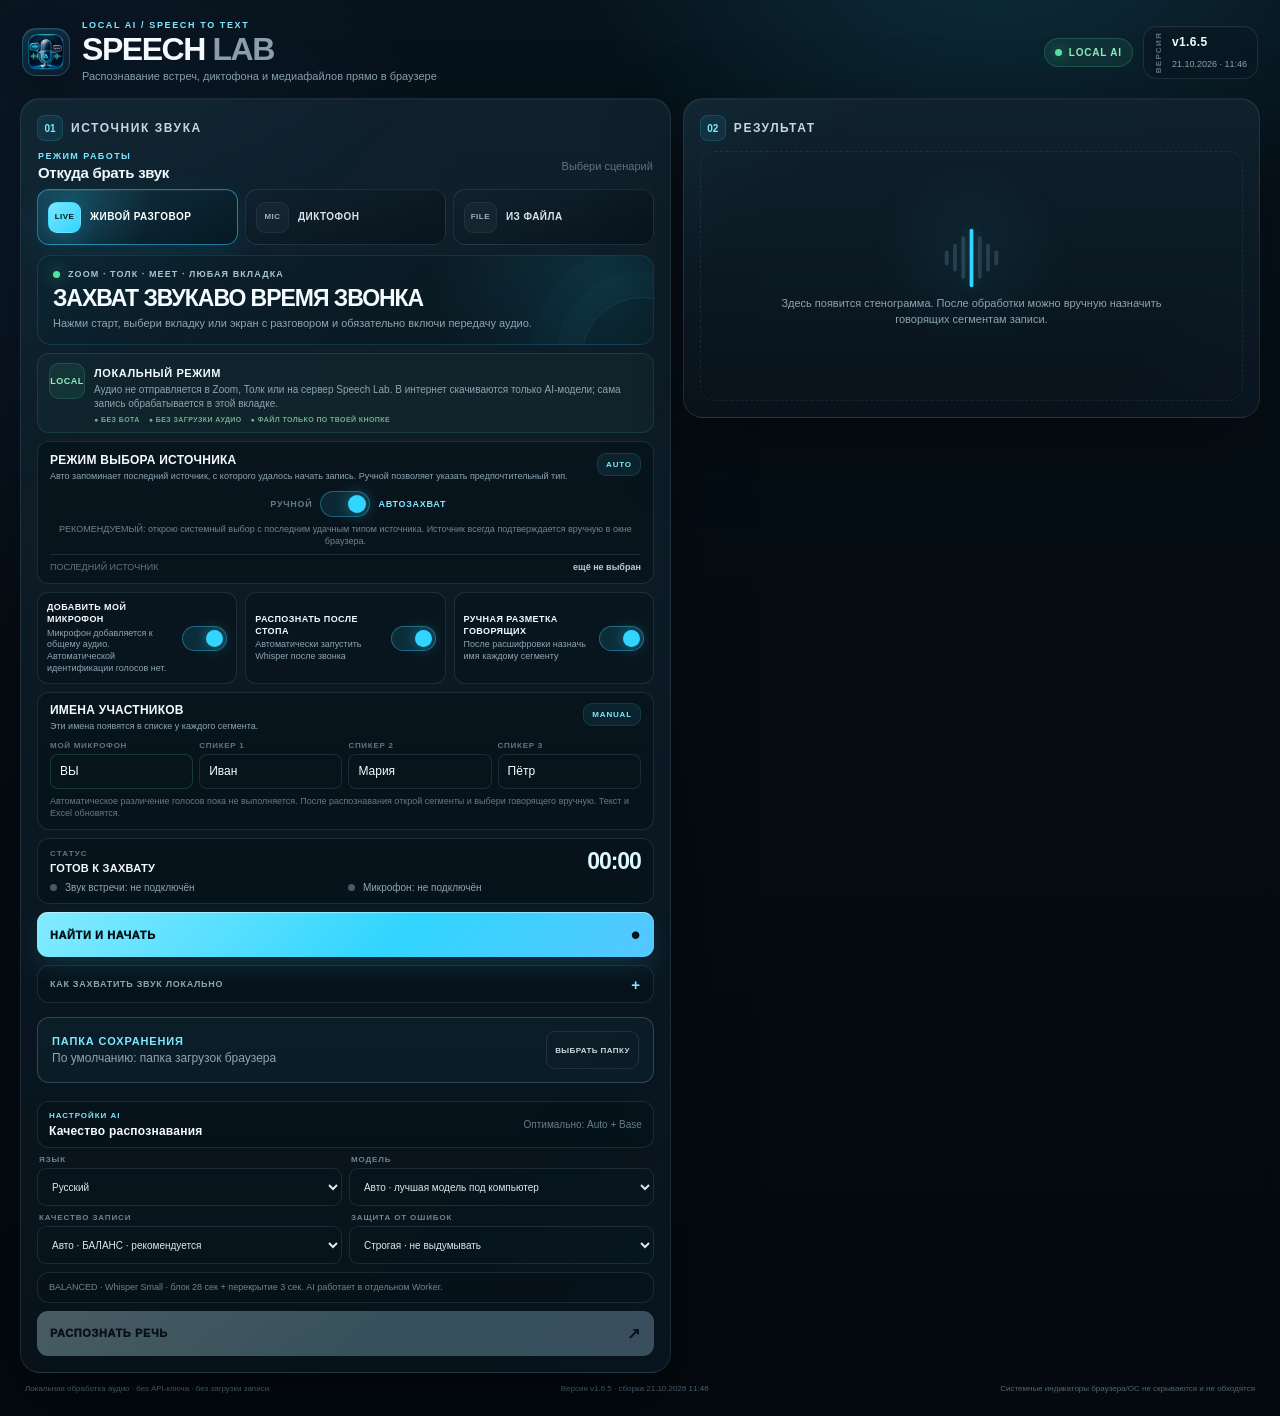
==== index.html @ 42897cc6 "ui(sound): align dictaphone controls and folder picker (index.html)" ====
<!doctype html>
<html lang="ru">
<head>
  <meta charset="utf-8" />
  <meta name="viewport" content="width=device-width, initial-scale=1" />
  <meta name="theme-color" content="#0b0d10" />
  <title>Speech Lab — распознавание речи</title>
  <link rel="icon" href="./favicon.ico" sizes="any" />
  <link rel="icon" type="image/png" sizes="32x32" href="./favicon-32.png" />
  <link rel="icon" type="image/png" sizes="192x192" href="./favicon-192.png" />
  <link rel="apple-touch-icon" sizes="180x180" href="./apple-touch-icon.png" />
  <link rel="manifest" href="./site.webmanifest" />
  <link rel="preconnect" href="https://cdn.jsdelivr.net" crossorigin />
  <link rel="preconnect" href="https://cdn.sheetjs.com" crossorigin />
  <link rel="preconnect" href="https://huggingface.co" crossorigin />
  <link rel="stylesheet" href="./styles.css?build=dictaphone-toolbar-20261021-01" />
</head>
<body>
  <main class="shell">
    <header class="topbar">
      <div class="brand-block">
        <div class="brand-mark" aria-hidden="true"><img src="./favicon-192.png" alt="" /></div>
        <div>
          <div class="eyebrow">LOCAL AI / SPEECH TO TEXT</div>
          <h1>SPEECH <span>LAB</span></h1>
          <p class="topbar-subtitle">Распознавание встреч, диктофона и медиафайлов прямо в браузере</p>
        </div>
      </div>
      <div class="topbar-meta">
        <div class="badge">LOCAL AI</div>
        <div class="build-badge" id="buildBadge" aria-label="Версия приложения">
          <span>ВЕРСИЯ</span>
          <strong id="appVersion">v1.6.5</strong>
          <small id="appBuildTime">21.10.2026 · 11:46</small>
        </div>
      </div>
    </header>

    <section class="grid">
      <div class="panel input-panel">
        <div class="panel-head">
          <span>01</span>
          <h2>ИСТОЧНИК ЗВУКА</h2>
        </div>

        <div class="mode-menu-head">
          <div>
            <span>РЕЖИМ РАБОТЫ</span>
            <strong>Откуда брать звук</strong>
          </div>
          <small>Выбери сценарий</small>
        </div>

        <div class="mode-tabs" role="tablist" aria-label="Режим распознавания">
          <button class="mode-tab active" id="liveModeBtn" type="button" data-mode="live" role="tab" aria-selected="true">ЖИВОЙ РАЗГОВОР</button>
          <button class="mode-tab" id="dictaphoneModeBtn" type="button" data-mode="dictaphone" role="tab" aria-selected="false">ДИКТОФОН</button>
          <button class="mode-tab" id="fileModeBtn" type="button" data-mode="file" role="tab" aria-selected="false">ИЗ ФАЙЛА</button>
        </div>

        <section class="mode-section" id="liveMode">
          <div class="live-hero">
            <div class="live-kicker"><span class="live-dot"></span> ZOOM · ТОЛК · MEET · ЛЮБАЯ ВКЛАДКА</div>
            <h3>ЗАХВАТ ЗВУКА<br>ВО ВРЕМЯ ЗВОНКА</h3>
            <p>Нажми старт, выбери вкладку или экран с разговором и обязательно включи передачу аудио.</p>
          </div>

          <div class="privacy-card">
            <div class="privacy-icon">LOCAL</div>
            <div>
              <strong>ЛОКАЛЬНЫЙ РЕЖИМ</strong>
              <p>Аудио не отправляется в Zoom, Толк или на сервер Speech Lab. В интернет скачиваются только AI-модели; сама запись обрабатывается в этой вкладке.</p>
              <div class="privacy-points">
                <span>● БЕЗ БОТА</span>
                <span>● БЕЗ ЗАГРУЗКИ АУДИО</span>
                <span>● ФАЙЛ ТОЛЬКО ПО ТВОЕЙ КНОПКЕ</span>
              </div>
            </div>
          </div>

          <div class="capture-source-mode" id="captureSourceMode">
            <div class="capture-source-mode-head">
              <div>
                <strong>РЕЖИМ ВЫБОРА ИСТОЧНИКА</strong>
                <small>Авто запоминает последний источник, с которого удалось начать запись. Ручной позволяет указать предпочтительный тип.</small>
              </div>
              <span class="capture-mode-badge" id="captureModeBadge">AUTO</span>
            </div>

            <label class="capture-mode-switch" for="autoCaptureToggle">
              <span id="manualModeLabel">РУЧНОЙ</span>
              <input id="autoCaptureToggle" type="checkbox" checked />
              <i aria-hidden="true"></i>
              <span id="autoModeLabel">АВТОЗАХВАТ</span>
            </label>

            <div class="capture-mode-hint" id="captureModeHint">
              АВТО: предложу подходящий тип источника и сразу начну запись после подтверждения браузера.
            </div>

            <label class="manual-source hidden" id="manualSourceWrap">
              <span>ЧТО ПРЕДЛОЖИТЬ ПЕРВЫМ</span>
              <select id="manualSourceSelect">
                <option value="browser">Вкладка браузера — Zoom Web / Толк / Meet</option>
                <option value="window">Окно приложения — Zoom Desktop</option>
                <option value="monitor">Экран целиком</option>
              </select>
            </label>

            <div class="last-source" id="lastSourceRow">
              <span>ПОСЛЕДНИЙ ИСТОЧНИК</span>
              <strong id="lastSourceText">ещё не выбран</strong>
            </div>
          </div>

          <div class="capture-options">
            <label class="switch-row">
              <span>
                <strong>ДОБАВИТЬ МОЙ МИКРОФОН</strong>
                <small>Микрофон добавляется к общему аудио. Автоматической идентификации голосов нет.</small>
              </span>
              <input id="micToggle" type="checkbox" checked />
              <i></i>
            </label>

            <label class="switch-row">
              <span>
                <strong>РАСПОЗНАТЬ ПОСЛЕ СТОПА</strong>
                <small>Автоматически запустить Whisper после звонка</small>
              </span>
              <input id="autoTranscribeToggle" type="checkbox" checked />
              <i></i>
            </label>

            <label class="switch-row speaker-switch">
              <span>
                <strong>РУЧНАЯ РАЗМЕТКА ГОВОРЯЩИХ</strong>
                <small>После расшифровки назначь имя каждому сегменту</small>
              </span>
              <input id="speakerLabelsToggle" type="checkbox" checked />
              <i></i>
            </label>
          </div>

          <div class="speaker-config" id="speakerConfig">
            <div class="speaker-config-head">
              <div>
                <strong>ИМЕНА УЧАСТНИКОВ</strong>
                <small>Эти имена появятся в списке у каждого сегмента.</small>
              </div>
              <span>MANUAL</span>
            </div>
            <div class="speaker-name-grid">
              <label class="speaker-name you-name">
                <span>МОЙ МИКРОФОН</span>
                <input id="mySpeakerName" type="text" value="ВЫ" maxlength="32" autocomplete="off" />
              </label>
              <label class="speaker-name">
                <span>СПИКЕР 1</span>
                <input id="speakerName1" type="text" value="Иван" maxlength="32" autocomplete="off" />
              </label>
              <label class="speaker-name">
                <span>СПИКЕР 2</span>
                <input id="speakerName2" type="text" value="Мария" maxlength="32" autocomplete="off" />
              </label>
              <label class="speaker-name">
                <span>СПИКЕР 3</span>
                <input id="speakerName3" type="text" value="Пётр" maxlength="32" autocomplete="off" />
              </label>
            </div>
            <p class="speaker-config-note">Автоматическое различение голосов пока не выполняется. После распознавания открой сегменты и выбери говорящего вручную. Текст и Excel обновятся.</p>
          </div>

          <div class="capture-status idle" id="captureStatus">
            <div class="capture-status-main">
              <div>
                <span class="capture-label">СТАТУС</span>
                <strong id="captureStatusText">ГОТОВ К ЗАХВАТУ</strong>
              </div>
              <div class="record-timer" id="recordTimer">00:00</div>
            </div>
            <div class="source-statuses">
              <div><span class="source-indicator" id="systemIndicator"></span><span id="systemStatus">Звук встречи: не подключён</span></div>
              <div><span class="source-indicator" id="micIndicator"></span><span id="micStatus">Микрофон: не подключён</span></div>
            </div>
          </div>

          <div class="capture-diagnostic hidden" id="captureDiagnostic" role="alert">
            <div>
              <strong id="captureDiagnosticTitle">ПРОВЕРКА ИСТОЧНИКА</strong>
              <p id="captureDiagnosticText">Проверь выбор вкладки и разрешение на аудио.</p>
            </div>
            <div class="capture-diagnostic-actions">
              <button class="diagnostic-btn" id="retryTabCaptureBtn" type="button">ПОВТОРИТЬ: ВКЛАДКА СО ЗВУКОМ</button>
              <button class="diagnostic-btn secondary" id="testMicBtn" type="button">ПРОВЕРИТЬ МИКРОФОН</button>
            </div>
          </div>

          <div class="capture-actions">
            <button class="primary-btn" id="startCaptureBtn" type="button">
              <span id="startCaptureBtnText">НАЙТИ И НАЧАТЬ</span>
              <span class="arrow">●</span>
            </button>
            <button class="danger-btn hidden" id="stopCaptureBtn" type="button">
              <span>ОСТАНОВИТЬ И СОХРАНИТЬ</span>
              <span>■</span>
            </button>
          </div>

          <details class="capture-help">
            <summary>КАК ЗАХВАТИТЬ ЗВУК ЛОКАЛЬНО</summary>
            <ol>
              <li>Открой Zoom / Толк / встречу и вернись сюда.</li>
              <li>Выбери «Автозахват» или «Ручной».</li>
              <li>Нажми «Найти и начать» / «Выбрать и начать».</li>
              <li>Подтверди источник в системном окне браузера. Это обязательная защита браузера.</li>
              <li>В окне браузера включи «Поделиться аудио» / «Share audio».</li>
              <li>После распознавания открой сегменты и назначь говорящих вручную (если включена разметка).</li>
              <li>Проверь таймкоды и текст. Автоматического разделения голосов пока нет.</li>
            </ol>
          </details>
        </section>


        <section class="mode-section hidden" id="dictaphoneMode">
          <div class="live-hero dictaphone-hero">
            <div class="live-kicker"><span class="live-dot"></span> МИКРОФОН · ЛОКАЛЬНАЯ ЗАПИСЬ</div>
            <h3>ДИКТОФОН<br>С РАСПОЗНАВАНИЕМ</h3>
            <p>Записывает речь с микрофона в браузере. После остановки запись можно прослушать, скачать и сразу перевести в текст.</p>
          </div>

          <div class="privacy-card">
            <div class="privacy-icon">MIC</div>
            <div>
              <strong>ЗАПИСЬ ТОЛЬКО С МИКРОФОНА</strong>
              <p>Аудио хранится локально в памяти страницы. Оно не отправляется на сервер Speech Lab.</p>
              <div class="privacy-points">
                <span>● ЛОКАЛЬНО</span>
                <span>● БЕЗ API-КЛЮЧА</span>
                <span>● АВТОРАСПОЗНАВАНИЕ</span>
              </div>
            </div>
          </div>

          <div class="capture-options">
            <label class="switch-row">
              <span>
                <strong>РАСПОЗНАТЬ ПОСЛЕ СТОПА</strong>
                <small>После завершения диктофона автоматически запустить Whisper</small>
              </span>
              <input id="dictaphoneAutoTranscribeToggle" type="checkbox" checked />
              <i></i>
            </label>
          </div>

          <div class="capture-status idle" id="dictaphoneStatus">
            <div class="capture-status-main">
              <div>
                <span class="capture-label">ДИКТОФОН</span>
                <strong id="dictaphoneStatusText">ГОТОВ К ЗАПИСИ</strong>
              </div>
              <div class="record-timer" id="dictaphoneTimer">00:00</div>
            </div>
            <div class="source-statuses">
              <div><span class="source-indicator" id="dictaphoneMicIndicator"></span><span id="dictaphoneMicStatus">Микрофон: не подключён</span></div>
            </div>
          </div>

          <div class="dictaphone-toolbar" id="dictaphoneToolbar">
            <div class="capture-actions">
              <button class="primary-btn" id="startDictaphoneBtn" type="button">
                <span>НАЧАТЬ ЗАПИСЬ</span>
                <span class="arrow">●</span>
              </button>
              <button class="danger-btn hidden" id="stopDictaphoneBtn" type="button">
                <span>ОСТАНОВИТЬ</span>
                <span>■</span>
              </button>
            </div>

            <details class="capture-help">
              <summary>КАК ИСПОЛЬЗОВАТЬ</summary>
              <ol>
                <li>Разреши браузеру доступ к микрофону.</li>
                <li>Нажми «Начать запись» и говори.</li>
                <li>Нажми «Остановить».</li>
                <li>При включённом авто-режиме Whisper сразу создаст текст.</li>
              </ol>
            </details>
            <div class="dictaphone-folder-slot" id="dictaphoneSaveFolderSlot"></div>
          </div>
        </section>

        <section class="mode-section hidden" id="fileMode">
          <label class="dropzone" id="dropzone" for="fileInput">
            <input
              id="fileInput"
              type="file"
              accept="audio/*,video/*,.mp3,.wav,.m4a,.aac,.ogg,.webm,.mp4"
            />
            <div class="drop-icon">＋</div>
            <strong>ПЕРЕТАЩИ ФАЙЛ СЮДА</strong>
            <span>или нажми, чтобы выбрать</span>
            <small>MP3 · WAV · M4A · OGG · WEBM*</small>
          </label>
        </section>

        <div class="file-card hidden" id="fileCard">
          <div>
            <div class="file-label" id="fileLabel">ФАЙЛ</div>
            <div class="file-name" id="fileName">—</div>
            <div class="file-meta" id="fileMeta">—</div>
          </div>
          <button class="icon-btn" id="removeFileBtn" type="button" aria-label="Удалить файл">×</button>
        </div>

        <audio id="audioPreview" class="audio-preview hidden" controls></audio>
        <button class="secondary-btn recording-download hidden" id="downloadAudioBtn" type="button">СКАЧАТЬ АУДИОЗАПИСЬ</button>

        <div class="settings-head">
          <div>
            <span>НАСТРОЙКИ AI</span>
            <strong>Качество распознавания</strong>
          </div>
          <small>Оптимально: Auto + Base</small>
        </div>

        <div class="settings">
          <label>
            <span>ЯЗЫК</span>
            <select id="languageSelect">
              <option value="auto">Определить автоматически</option>
              <option value="russian" selected>Русский</option>
              <option value="english">English</option>
            </select>
          </label>

          <label>
            <span>МОДЕЛЬ</span>
            <select id="modelSelect">
              <option value="auto" selected>Авто · лучшая модель под компьютер</option>
              <option value="onnx-community/whisper-large-v3-turbo">Whisper Large-v3-Turbo · максимум качества / WebGPU</option>
              <option value="onnx-community/whisper-small">Whisper Small · высокое качество</option>
              <option value="onnx-community/whisper-base">Whisper Base · баланс на CPU</option>
              <option value="onnx-community/whisper-tiny">Whisper Tiny · только скорость</option>
            </select>
          </label>

          <label>
            <span>КАЧЕСТВО ЗАПИСИ</span>
            <select id="qualitySelect">
              <option value="auto" selected>Авто · БАЛАНС · рекомендуется</option>
              <option value="balanced">БАЛАНС · Small на GPU / Base на CPU</option>
              <option value="accurate">ТОЧНО · Large-v3-Turbo на GPU</option>
              <option value="max">МАКСИМУМ · Turbo + повторная проверка</option>
              <option value="noisy">ШУМ · старая / плохая запись</option>
              <option value="fast">БЫСТРО · Tiny · только черновик</option>
            </select>
          </label>

          <label>
            <span>ЗАЩИТА ОТ ОШИБОК</span>
            <select id="cleanupSelect">
              <option value="strict" selected>Строгая · не выдумывать</option>
              <option value="standard">Обычная · чистить повторы</option>
              <option value="off">Выключена</option>
            </select>
          </label>
        </div>

        <div class="engine-hint" id="engineHint">АВТО · на WebGPU используется Whisper Small, а режимы ТОЧНО/МАКСИМУМ переключаются на Large-v3-Turbo. На CPU используется безопасный Base fallback.</div>

        <button class="primary-btn" id="transcribeBtn" type="button" disabled>
          <span id="transcribeBtnText">РАСПОЗНАТЬ РЕЧЬ</span>
          <span class="arrow">↗</span>
        </button>

        <div class="progress-wrap hidden" id="progressWrap">
          <div class="progress-line">
            <span id="statusText">Подготовка…</span>
            <span id="progressValue">0%</span>
          </div>
          <div class="progress-track"><div class="progress-bar" id="progressBar"></div></div>
          <div class="status-note" id="statusNote"></div>
        </div>
      </div>

      <div class="panel output-panel">
        <div class="panel-head">
          <span>02</span>
          <h2>РЕЗУЛЬТАТ</h2>
        </div>

        <div class="result-empty" id="resultEmpty">
          <div class="signal" aria-hidden="true">
            <i></i><i></i><i></i><i></i><i></i><i></i><i></i>
          </div>
          <p>Здесь появится стенограмма. После обработки можно вручную назначить говорящих сегментам записи.</p>
        </div>

        <div class="result hidden" id="resultBlock">
          <div class="result-stats">
            <div><span>СЛОВ</span><strong id="wordCount">0</strong></div>
            <div><span>СЕГМЕНТОВ</span><strong id="segmentCount">0</strong></div>
            <div><span>ВРЕМЯ</span><strong id="audioDuration">—</strong></div>
          </div>

          <textarea id="transcript" spellcheck="true" aria-label="Распознанный текст"></textarea>

          <div class="result-actions">
            <button class="secondary-btn result-copy-btn" id="copyBtn" type="button">СКОПИРОВАТЬ ТЕКСТ</button>
            <button class="secondary-btn" id="downloadExcelBtn" type="button">ВЫГРУЗИТЬ В EXCEL</button>
            <button class="secondary-btn" id="downloadBtn" type="button">СКАЧАТЬ .TXT</button>
          </div>

          <details class="segments-box" id="segmentsBox">
            <summary>ПОКАЗАТЬ РЕПЛИКИ И ТАЙМКОДЫ</summary>
            <div id="segmentsList" class="segments-list"></div>
          </details>
        </div>
      </div>
    </section>

    <footer>
      <span>Локальная обработка аудио · без API-ключа · без загрузки записи</span>
      <span id="footerBuild">Версия v1.6.5 · сборка 21.10.2026 11:46</span>
      <span>Системные индикаторы браузера/ОС не скрываются и не обходятся</span>
    </footer>
  </main>

  <div class="toast" id="toast" role="status" aria-live="polite"></div>

  <script defer src="./app.js?build=dictaphone-toolbar-20261021-01"></script>
</body>
</html>
---- styles.css ----
:root {
  color-scheme: dark;
  --bg: #061018;
  --bg-deep: #03090e;
  --surface: rgba(12, 24, 34, .88);
  --surface-strong: #0c1822;
  --surface-soft: #102230;
  --surface-hover: #142a38;
  --line: rgba(151, 190, 211, .14);
  --line-strong: rgba(151, 190, 211, .26);
  --text: #f5fbff;
  --muted: #8da4b3;
  --muted-2: #607583;
  --cyan: #31d5ff;
  --cyan-2: #7ee8ff;
  --blue: #4f7cff;
  --green: #56e39f;
  --amber: #ffcb66;
  --danger: #ff6473;
  --radius-xl: 28px;
  --radius-lg: 22px;
  --radius-md: 16px;
  --radius-sm: 12px;
  --shadow: 0 26px 80px rgba(0, 0, 0, .36);
  --glow: 0 0 0 1px rgba(49, 213, 255, .07), 0 18px 46px rgba(0, 0, 0, .22);
}

* { box-sizing: border-box; }
html { min-height: 100%; background: var(--bg-deep); }
body {
  margin: 0;
  min-height: 100%;
  color: var(--text);
  font-family: Arial, Helvetica, sans-serif;
  background:
    radial-gradient(circle at 78% -10%, rgba(49, 213, 255, .16), transparent 27rem),
    radial-gradient(circle at 8% 20%, rgba(79, 124, 255, .08), transparent 24rem),
    linear-gradient(180deg, #07131c 0%, #050d13 42%, #03090e 100%);
  overflow-x: hidden;
}
body::before {
  content: "";
  position: fixed;
  inset: 0;
  pointer-events: none;
  opacity: .32;
  background-image:
    linear-gradient(rgba(255,255,255,.018) 1px, transparent 1px),
    linear-gradient(90deg, rgba(255,255,255,.018) 1px, transparent 1px);
  background-size: 46px 46px;
  mask-image: linear-gradient(to bottom, #000, transparent 82%);
}

button, input, select, textarea { font: inherit; }
button, label[for], select { -webkit-tap-highlight-color: transparent; }
button { color: inherit; }
::selection { background: rgba(49, 213, 255, .28); color: #fff; }

.shell {
  position: relative;
  z-index: 1;
  width: min(1540px, calc(100% - 40px));
  margin: 0 auto;
  padding: 28px 0 28px;
}

/* Header */
.topbar {
  display: flex;
  align-items: center;
  justify-content: space-between;
  gap: 24px;
  padding: 8px 4px 26px;
}
.brand-block { display: flex; align-items: center; gap: 16px; min-width: 0; }
.brand-mark {
  width: 62px;
  height: 62px;
  padding: 6px;
  border-radius: 18px;
  background: linear-gradient(145deg, rgba(49,213,255,.15), rgba(79,124,255,.06));
  border: 1px solid rgba(86, 220, 255, .24);
  box-shadow: 0 14px 36px rgba(0,0,0,.28), inset 0 1px 0 rgba(255,255,255,.08);
  flex: 0 0 auto;
}
.brand-mark img { width: 100%; height: 100%; display: block; border-radius: 13px; object-fit: cover; }
.eyebrow {
  color: var(--cyan-2);
  font-size: 10px;
  font-weight: 800;
  letter-spacing: .18em;
  margin-bottom: 5px;
}
h1 {
  margin: 0;
  font-size: clamp(28px, 3vw, 46px);
  line-height: 1;
  letter-spacing: -.045em;
  font-weight: 900;
}
h1 span { color: #8ca0ac; font-weight: 700; }
.topbar-subtitle { margin: 7px 0 0; color: var(--muted); font-size: 13px; line-height: 1.4; }
.topbar-meta { display: flex; align-items: center; gap: 10px; flex: 0 0 auto; }
.badge {
  display: inline-flex;
  align-items: center;
  gap: 7px;
  min-height: 34px;
  padding: 0 12px;
  border-radius: 999px;
  background: rgba(86, 227, 159, .08);
  border: 1px solid rgba(86, 227, 159, .2);
  color: #8af0bd;
  font-size: 10px;
  font-weight: 800;
  letter-spacing: .08em;
}
.badge::before { content: ""; width: 7px; height: 7px; border-radius: 50%; background: var(--green); box-shadow: 0 0 14px rgba(86,227,159,.7); }
.build-badge {
  display: grid;
  grid-template-columns: auto auto;
  gap: 2px 9px;
  align-items: center;
  min-height: 46px;
  padding: 7px 12px;
  border-radius: 14px;
  border: 1px solid var(--line);
  background: rgba(11, 24, 34, .72);
  box-shadow: inset 0 1px 0 rgba(255,255,255,.025);
}
.build-badge span { grid-row: 1 / 3; color: var(--muted-2); font-size: 8px; font-weight: 800; letter-spacing: .16em; writing-mode: vertical-rl; transform: rotate(180deg); }
.build-badge strong { font-size: 12px; letter-spacing: .03em; }
.build-badge small { color: var(--muted); font-size: 9px; }

/* Main layout */
.grid { display: grid; grid-template-columns: minmax(0, 1.08fr) minmax(420px, .92fr); gap: 18px; align-items: start; }
.panel {
  position: relative;
  min-width: 0;
  border: 1px solid var(--line);
  border-radius: var(--radius-xl);
  background: linear-gradient(180deg, rgba(17, 34, 46, .93), rgba(8, 19, 27, .94));
  box-shadow: var(--shadow), inset 0 1px 0 rgba(255,255,255,.035);
  overflow: hidden;
}
.input-panel { padding: 22px; }
.output-panel {
  display: flex;
  flex-direction: column;
  min-height: 760px;
  padding: 22px;
  position: sticky;
  top: 16px;
}
.panel::after {
  content: "";
  position: absolute;
  inset: 0;
  pointer-events: none;
  border-radius: inherit;
  background: linear-gradient(135deg, rgba(49,213,255,.035), transparent 22%, transparent 78%, rgba(79,124,255,.025));
}
.panel-head {
  position: relative;
  z-index: 1;
  display: flex;
  align-items: center;
  gap: 10px;
  margin-bottom: 18px;
}
.panel-head > span {
  display: grid;
  place-items: center;
  width: 30px;
  height: 30px;
  border-radius: 10px;
  background: rgba(49, 213, 255, .08);
  border: 1px solid rgba(49, 213, 255, .16);
  color: var(--cyan-2);
  font-size: 10px;
  font-weight: 900;
}
.panel-head h2 { margin: 0; font-size: 12px; letter-spacing: .13em; color: #c7d5dd; }

/* Mode navigation — main visual focus */
.mode-menu-head {
  display: flex;
  align-items: flex-end;
  justify-content: space-between;
  gap: 18px;
  margin: 2px 2px 12px;
}
.mode-menu-head > div { display: grid; gap: 3px; }
.mode-menu-head span { color: var(--cyan-2); font-size: 9px; font-weight: 900; letter-spacing: .16em; }
.mode-menu-head strong { font-size: 18px; letter-spacing: -.02em; }
.mode-menu-head small { color: var(--muted-2); font-size: 11px; }
.mode-tabs {
  display: grid;
  grid-template-columns: repeat(3, minmax(0, 1fr));
  gap: 10px;
  margin-bottom: 18px;
}
.mode-tab {
  position: relative;
  min-height: 114px;
  padding: 15px 14px 14px;
  border: 1px solid var(--line);
  border-radius: 18px;
  background: linear-gradient(160deg, rgba(17, 34, 47, .9), rgba(9, 20, 28, .96));
  color: #d7e4eb;
  cursor: pointer;
  text-align: left;
  font-size: 11px;
  line-height: 1.25;
  font-weight: 850;
  letter-spacing: .045em;
  transition: transform .18s ease, border-color .18s ease, background .18s ease, box-shadow .18s ease;
  overflow: hidden;
}
.mode-tab::before {
  display: grid;
  place-items: center;
  width: 38px;
  height: 38px;
  margin-bottom: 14px;
  border-radius: 12px;
  background: rgba(255,255,255,.035);
  border: 1px solid rgba(255,255,255,.06);
  color: #9cb0bc;
  font-size: 10px;
  font-weight: 900;
  letter-spacing: .06em;
  transition: .18s ease;
}
#liveModeBtn::before { content: "LIVE"; }
#dictaphoneModeBtn::before { content: "MIC"; }
#fileModeBtn::before { content: "FILE"; }
.mode-tab::after {
  content: "↗";
  position: absolute;
  right: 14px;
  top: 14px;
  color: #526a79;
  font-size: 14px;
  transition: .18s ease;
}
.mode-tab:hover {
  transform: translateY(-2px);
  border-color: rgba(49, 213, 255, .24);
  background: linear-gradient(160deg, rgba(21, 43, 57, .94), rgba(10, 23, 32, .98));
}
.mode-tab:hover::after { color: var(--cyan); transform: translate(2px,-2px); }
.mode-tab.active {
  border-color: rgba(49, 213, 255, .5);
  background:
    radial-gradient(circle at 18% 12%, rgba(49,213,255,.19), transparent 46%),
    linear-gradient(155deg, rgba(18, 48, 63, .98), rgba(7, 25, 35, .98));
  box-shadow: 0 12px 34px rgba(0, 178, 224, .11), inset 0 1px 0 rgba(255,255,255,.06);
  color: #fff;
}
.mode-tab.active::before {
  color: #021217;
  background: linear-gradient(135deg, var(--cyan-2), var(--cyan));
  border-color: transparent;
  box-shadow: 0 8px 24px rgba(49,213,255,.22);
}
.mode-tab.active::after { color: var(--cyan-2); }
.mode-tab:focus-visible { outline: 2px solid var(--cyan); outline-offset: 3px; }

.mode-section { animation: modeIn .22s ease; }
@keyframes modeIn { from { opacity: 0; transform: translateY(5px); } to { opacity: 1; transform: translateY(0); } }

/* Scenario cards */
.live-hero {
  position: relative;
  padding: 22px;
  border-radius: 20px;
  border: 1px solid rgba(49, 213, 255, .14);
  background:
    radial-gradient(circle at 92% 20%, rgba(49,213,255,.12), transparent 30%),
    linear-gradient(145deg, rgba(12, 35, 47, .82), rgba(8, 21, 29, .88));
  overflow: hidden;
}
.live-hero::after {
  content: "";
  position: absolute;
  width: 190px;
  height: 190px;
  right: -70px;
  bottom: -110px;
  border: 1px solid rgba(49,213,255,.13);
  border-radius: 50%;
  box-shadow: 0 0 0 26px rgba(49,213,255,.025), 0 0 0 52px rgba(49,213,255,.015);
}
.live-kicker { display: flex; align-items: center; gap: 8px; color: #a9c3d0; font-size: 9px; font-weight: 800; letter-spacing: .12em; }
.live-dot { width: 7px; height: 7px; border-radius: 50%; background: var(--green); box-shadow: 0 0 16px rgba(86,227,159,.7); }
.live-hero h3 { position: relative; z-index: 1; margin: 12px 0 8px; font-size: clamp(25px, 3vw, 38px); line-height: .98; letter-spacing: -.045em; }
.live-hero p { position: relative; z-index: 1; max-width: 650px; margin: 0; color: var(--muted); font-size: 13px; line-height: 1.55; }
.dictaphone-hero { border-color: rgba(79,124,255,.18); background: radial-gradient(circle at 92% 20%, rgba(79,124,255,.12), transparent 30%), linear-gradient(145deg, rgba(17,31,52,.84), rgba(8,21,29,.88)); }

.privacy-card {
  display: grid;
  grid-template-columns: auto 1fr;
  gap: 14px;
  margin-top: 12px;
  padding: 14px;
  border-radius: 16px;
  border: 1px solid rgba(86, 227, 159, .13);
  background: rgba(86, 227, 159, .035);
}
.privacy-icon {
  display: grid;
  place-items: center;
  width: 48px;
  height: 48px;
  border-radius: 13px;
  background: rgba(86, 227, 159, .08);
  border: 1px solid rgba(86, 227, 159, .17);
  color: #8af0bd;
  font-size: 9px;
  font-weight: 900;
  letter-spacing: .06em;
}
.privacy-card strong { font-size: 11px; letter-spacing: .055em; }
.privacy-card p { margin: 5px 0 0; color: var(--muted); font-size: 11px; line-height: 1.45; }
.privacy-points { display: flex; flex-wrap: wrap; gap: 7px 12px; margin-top: 9px; color: #6fae8d; font-size: 8px; font-weight: 800; letter-spacing: .06em; }

/* Capture controls */
.capture-source-mode,
.speaker-config,
.capture-status,
.capture-help,
.settings-head,
.engine-hint,
.progress-wrap,
.file-card {
  margin-top: 12px;
  border: 1px solid var(--line);
  border-radius: 17px;
  background: rgba(6, 17, 24, .6);
}
.capture-source-mode { padding: 16px; }
.capture-source-mode-head,
.speaker-config-head,
.settings-head {
  display: flex;
  align-items: flex-start;
  justify-content: space-between;
  gap: 14px;
}
.capture-source-mode-head > div,
.speaker-config-head > div,
.settings-head > div { display: grid; gap: 4px; }
.capture-source-mode-head strong,
.speaker-config-head strong,
.settings-head strong { font-size: 12px; letter-spacing: .02em; }
.capture-source-mode-head small,
.speaker-config-head small,
.settings-head small { color: var(--muted); font-size: 10px; line-height: 1.4; }
.capture-mode-badge,
.speaker-config-head > span {
  padding: 6px 8px;
  border-radius: 9px;
  background: rgba(49,213,255,.08);
  border: 1px solid rgba(49,213,255,.15);
  color: var(--cyan-2);
  font-size: 8px;
  font-weight: 900;
  letter-spacing: .1em;
}
.capture-mode-switch {
  display: grid;
  grid-template-columns: 1fr auto 1fr;
  align-items: center;
  gap: 10px;
  margin-top: 14px;
  color: #627989;
  font-size: 9px;
  font-weight: 900;
  letter-spacing: .08em;
}
.capture-mode-switch > span:first-child { text-align: right; }
.capture-mode-switch input,
.switch-row input { position: absolute; opacity: 0; pointer-events: none; }
.capture-mode-switch i {
  position: relative;
  width: 54px;
  height: 28px;
  border-radius: 999px;
  border: 1px solid var(--line-strong);
  background: #07131b;
  cursor: pointer;
  transition: .18s ease;
}
.capture-mode-switch i::after {
  content: "";
  position: absolute;
  width: 20px;
  height: 20px;
  left: 3px;
  top: 3px;
  border-radius: 50%;
  background: #7d929f;
  transition: .2s ease;
}
.capture-mode-switch input:checked + i { border-color: rgba(49,213,255,.35); background: rgba(49,213,255,.10); }
.capture-mode-switch input:checked + i::after { transform: translateX(26px); background: var(--cyan); box-shadow: 0 0 16px rgba(49,213,255,.5); }
.capture-mode-switch input:checked ~ #autoModeLabel { color: var(--cyan-2); }
.capture-mode-hint { margin-top: 10px; color: #6e8492; font-size: 10px; line-height: 1.45; text-align: center; }
.manual-source { display: grid; gap: 7px; margin-top: 12px; }
.manual-source > span { color: var(--muted); font-size: 9px; font-weight: 800; letter-spacing: .09em; }
.last-source { display: flex; justify-content: space-between; gap: 14px; margin-top: 11px; padding-top: 11px; border-top: 1px solid var(--line); font-size: 10px; }
.last-source span { color: var(--muted-2); }
.last-source strong { color: #b9cbd5; font-weight: 700; text-align: right; }

.capture-options { display: grid; gap: 8px; margin-top: 12px; }
.switch-row {
  display: grid;
  grid-template-columns: 1fr auto;
  align-items: center;
  gap: 14px;
  min-height: 64px;
  padding: 11px 13px;
  border: 1px solid var(--line);
  border-radius: 15px;
  background: rgba(8, 20, 28, .66);
  cursor: pointer;
  transition: border-color .18s ease, background .18s ease;
}
.switch-row:hover { border-color: rgba(49,213,255,.22); background: rgba(12,27,37,.82); }
.switch-row > span { display: grid; gap: 3px; }
.switch-row strong { font-size: 10px; letter-spacing: .045em; }
.switch-row small { color: var(--muted); font-size: 10px; line-height: 1.35; }
.switch-row i {
  position: relative;
  width: 45px;
  height: 25px;
  border-radius: 999px;
  background: #08151e;
  border: 1px solid var(--line-strong);
  transition: .2s ease;
}
.switch-row i::after {
  content: "";
  position: absolute;
  left: 3px;
  top: 3px;
  width: 17px;
  height: 17px;
  border-radius: 50%;
  background: #708692;
  transition: .2s ease;
}
.switch-row input:checked + i { background: rgba(49,213,255,.12); border-color: rgba(49,213,255,.38); }
.switch-row input:checked + i::after { transform: translateX(20px); background: var(--cyan); box-shadow: 0 0 14px rgba(49,213,255,.45); }

.speaker-config { padding: 15px; }
.speaker-name-grid { display: grid; grid-template-columns: repeat(4, minmax(0,1fr)); gap: 8px; margin-top: 12px; }
.speaker-name { display: grid; gap: 6px; min-width: 0; }
.speaker-name span { color: var(--muted-2); font-size: 8px; font-weight: 900; letter-spacing: .09em; }
.speaker-name input {
  width: 100%;
  min-width: 0;
  padding: 10px 10px;
  color: var(--text);
  background: #07141c;
  border: 1px solid var(--line);
  border-radius: 11px;
  outline: none;
}
.speaker-name input:focus { border-color: rgba(49,213,255,.48); box-shadow: 0 0 0 3px rgba(49,213,255,.06); }
.you-name input { border-color: rgba(86,227,159,.19); }
.speaker-config-note { margin: 10px 0 0; color: #647986; font-size: 9px; line-height: 1.45; }

.capture-status { padding: 14px 15px; transition: border-color .2s ease, background .2s ease; }
.capture-status-main { display: flex; align-items: center; justify-content: space-between; gap: 16px; }
.capture-status-main > div:first-child { display: grid; gap: 4px; }
.capture-label { color: var(--muted-2); font-size: 8px; font-weight: 900; letter-spacing: .14em; }
.capture-status-main strong { font-size: 13px; letter-spacing: .025em; }
.record-timer { font-size: 29px; line-height: 1; font-weight: 900; letter-spacing: -.045em; font-variant-numeric: tabular-nums; color: #dff8ff; }
.source-statuses { display: grid; grid-template-columns: 1fr 1fr; gap: 8px; margin-top: 12px; }
.source-statuses > div { display: flex; align-items: center; gap: 8px; color: var(--muted); font-size: 10px; }
.source-indicator { width: 7px; height: 7px; border-radius: 50%; background: #465a67; flex: 0 0 auto; }
.source-indicator.connected { background: var(--green)!important; box-shadow: 0 0 0 4px rgba(86,227,159,.06), 0 0 16px rgba(86,227,159,.4); }
.source-indicator.error { background: var(--danger)!important; box-shadow: 0 0 0 4px rgba(255,100,115,.06), 0 0 16px rgba(255,100,115,.32); }
.capture-status.warning { border-color: rgba(255,203,102,.34); background: rgba(255,203,102,.025); }
.capture-status.working { border-color: rgba(49,213,255,.3); background: rgba(49,213,255,.025); }
.capture-status.recording { border-color: rgba(86,227,159,.38); background: rgba(86,227,159,.025); }
.capture-status.error { border-color: rgba(255,100,115,.4); background: rgba(255,100,115,.025); }

.capture-diagnostic {
  display: grid;
  gap: 12px;
  margin-top: 12px;
  padding: 14px;
  border: 1px solid rgba(255,203,102,.28);
  border-radius: 16px;
  background: rgba(255,203,102,.045);
}
.capture-diagnostic strong { display: block; margin-bottom: 5px; color: #ffd883; font-size: 10px; letter-spacing: .08em; }
.capture-diagnostic p { margin: 0; color: #aebbc3; font-size: 11px; line-height: 1.5; }
.capture-diagnostic-actions { display: flex; flex-wrap: wrap; gap: 8px; }
.diagnostic-btn {
  min-height: 38px;
  padding: 0 12px;
  border-radius: 11px;
  border: 1px solid rgba(255,203,102,.28);
  background: rgba(255,203,102,.07);
  color: #f4f8fa;
  font-size: 9px;
  font-weight: 900;
  letter-spacing: .05em;
  cursor: pointer;
}
.diagnostic-btn:hover { background: rgba(255,203,102,.12); }
.diagnostic-btn.secondary { border-color: rgba(49,213,255,.22); background: rgba(49,213,255,.05); }

.capture-actions { display: grid; gap: 8px; margin-top: 12px; }
.primary-btn,
.danger-btn,
.secondary-btn {
  appearance: none;
  border: 0;
  cursor: pointer;
  transition: transform .16s ease, filter .16s ease, border-color .16s ease, background .16s ease;
}
.primary-btn {
  display: flex;
  align-items: center;
  justify-content: space-between;
  width: 100%;
  min-height: 54px;
  padding: 0 17px;
  border-radius: 15px;
  color: #021116;
  background: linear-gradient(135deg, #84ebff, #31d5ff 58%, #55c7ff);
  box-shadow: 0 10px 28px rgba(49,213,255,.13), inset 0 1px 0 rgba(255,255,255,.42);
  font-size: 11px;
  font-weight: 950;
  letter-spacing: .055em;
}
.primary-btn:hover:not(:disabled) { transform: translateY(-1px); filter: brightness(1.05); }
.primary-btn:disabled { cursor: not-allowed; opacity: .36; box-shadow: none; filter: saturate(.35); }
.primary-btn .arrow { font-size: 16px; }
.danger-btn {
  display: flex;
  align-items: center;
  justify-content: space-between;
  width: 100%;
  min-height: 54px;
  padding: 0 17px;
  border-radius: 15px;
  color: #ffecef;
  background: rgba(255,100,115,.10);
  border: 1px solid rgba(255,100,115,.28);
  font-size: 11px;
  font-weight: 900;
  letter-spacing: .055em;
}
.danger-btn:hover { background: rgba(255,100,115,.16); }
.capture-help { padding: 14px 15px; }
.capture-help strong { color: #90a4b0; font-size: 9px; letter-spacing: .1em; }
.capture-help ol { margin: 8px 0 0 18px; padding: 0; color: #6f8390; font-size: 10px; line-height: 1.6; }

/* File mode */
.dropzone {
  position: relative;
  min-height: 235px;
  border: 1px dashed rgba(49,213,255,.27);
  border-radius: 20px;
  background:
    radial-gradient(circle at 50% 40%, rgba(49,213,255,.07), transparent 42%),
    rgba(7,19,27,.58);
  display: flex;
  flex-direction: column;
  align-items: center;
  justify-content: center;
  gap: 7px;
  cursor: pointer;
  text-align: center;
  padding: 24px;
  transition: .2s ease;
}
.dropzone:hover, .dropzone.dragging { border-color: rgba(49,213,255,.65); background: rgba(10,27,37,.82); transform: translateY(-1px); }
.dropzone input { position: absolute; opacity: 0; pointer-events: none; }
.drop-icon {
  display: grid;
  place-items: center;
  width: 58px;
  height: 58px;
  margin-bottom: 7px;
  border-radius: 18px;
  background: rgba(49,213,255,.09);
  border: 1px solid rgba(49,213,255,.19);
  color: var(--cyan-2);
  font-size: 31px;
  font-weight: 200;
}
.dropzone strong { font-size: 13px; letter-spacing: .045em; }
.dropzone span { color: var(--muted); font-size: 12px; }
.dropzone small { color: var(--muted-2); font-size: 9px; letter-spacing: .08em; }
.file-card { display: flex; align-items: center; justify-content: space-between; gap: 14px; padding: 13px 14px; }
.file-label { color: var(--cyan-2); font-size: 8px; font-weight: 900; letter-spacing: .12em; margin-bottom: 4px; }
.file-name { max-width: 520px; overflow: hidden; text-overflow: ellipsis; white-space: nowrap; font-size: 12px; font-weight: 800; }
.file-meta { margin-top: 4px; color: var(--muted); font-size: 9px; }
.icon-btn { border: 0; background: transparent; color: var(--muted); font-size: 24px; cursor: pointer; padding: 5px 8px; }
.icon-btn:hover { color: var(--danger); }
.audio-preview { width: 100%; height: 42px; margin-top: 10px; }
.recording-download { margin-top: 8px; width: 100%; }

/* AI settings */
.settings-head { padding: 13px 14px; margin-top: 14px; }
.settings-head > div > span { color: var(--cyan-2); font-size: 8px; font-weight: 900; letter-spacing: .12em; }
.settings-head > small { align-self: center; color: #667c89; }
.settings { display: grid; grid-template-columns: 1fr 1fr; gap: 9px; margin-top: 9px; }
.settings label { display: grid; gap: 6px; min-width: 0; }
.settings label > span { color: #6f8491; font-size: 8px; font-weight: 900; letter-spacing: .11em; padding-left: 2px; }
select {
  width: 100%;
  min-width: 0;
  height: 43px;
  padding: 0 36px 0 12px;
  color: #dce8ee;
  background: #07141c;
  border: 1px solid var(--line);
  border-radius: 12px;
  outline: none;
  font-size: 10px;
}
select:hover { border-color: rgba(49,213,255,.24); }
select:focus { border-color: rgba(49,213,255,.52); box-shadow: 0 0 0 3px rgba(49,213,255,.06); }
.engine-hint { padding: 11px 13px; color: #6f8491; font-size: 9px; line-height: 1.5; }
#transcribeBtn { margin-top: 10px; }

.progress-wrap { padding: 13px; }
.progress-line { display: flex; justify-content: space-between; gap: 12px; color: #a9bbc5; font-size: 10px; margin-bottom: 8px; }
.progress-track { width: 100%; height: 6px; overflow: hidden; border-radius: 999px; background: #041018; }
.progress-bar { height: 100%; width: 0%; border-radius: inherit; background: linear-gradient(90deg, var(--blue), var(--cyan)); box-shadow: 0 0 15px rgba(49,213,255,.32); transition: width .18s ease; }
.status-note { margin-top: 7px; color: #627784; font-size: 9px; line-height: 1.45; }

/* Result workspace */
.output-panel .panel-head { margin-bottom: 14px; }
.result-empty {
  flex: 1;
  min-height: 620px;
  display: grid;
  place-items: center;
  align-content: center;
  text-align: center;
  padding: 50px 38px;
  border: 1px dashed rgba(151,190,211,.11);
  border-radius: 22px;
  background: radial-gradient(circle at 50% 42%, rgba(49,213,255,.055), transparent 34%);
  color: var(--muted);
}
.result-empty p { max-width: 420px; margin: 0; font-size: 12px; line-height: 1.6; }
.signal { height: 86px; display: flex; align-items: center; gap: 6px; margin-bottom: 18px; }
.signal i { width: 5px; border-radius: 99px; background: #29404e; animation: pulse 1.45s ease-in-out infinite; }
.signal i:nth-child(1), .signal i:nth-child(7) { height: 20px; animation-delay: -.12s; }
.signal i:nth-child(2), .signal i:nth-child(6) { height: 37px; animation-delay: -.25s; }
.signal i:nth-child(3), .signal i:nth-child(5) { height: 57px; animation-delay: -.4s; }
.signal i:nth-child(4) { height: 78px; background: var(--cyan); box-shadow: 0 0 20px rgba(49,213,255,.26); animation-delay: -.57s; }
@keyframes pulse { 0%,100% { transform: scaleY(.63); opacity: .5; } 50% { transform: scaleY(1); opacity: 1; } }
.result { display: flex; flex-direction: column; flex: 1; min-height: 0; }
.result-stats { display: grid; grid-template-columns: repeat(3, 1fr); gap: 8px; margin-bottom: 10px; }
.result-stats div { padding: 11px 12px; border: 1px solid var(--line); border-radius: 13px; background: rgba(8,20,28,.62); display: grid; gap: 3px; }
.result-stats span { color: var(--muted-2); font-size: 7px; font-weight: 900; letter-spacing: .13em; }
.result-stats strong { font-size: 18px; letter-spacing: -.025em; }
#transcript {
  width: 100%;
  flex: 1;
  min-height: 490px;
  resize: vertical;
  padding: 19px 20px;
  color: #eaf6fb;
  caret-color: var(--cyan);
  background: rgba(4, 14, 20, .72);
  border: 1px solid var(--line);
  border-radius: 17px;
  outline: none;
  font-size: 14px;
  line-height: 1.72;
  box-shadow: inset 0 1px 14px rgba(0,0,0,.12);
}
#transcript:focus { border-color: rgba(49,213,255,.32); box-shadow: 0 0 0 3px rgba(49,213,255,.04), inset 0 1px 14px rgba(0,0,0,.12); }
.result-actions { display: grid; grid-template-columns: 1.35fr 1fr 1fr; gap: 8px; margin-top: 9px; }
.secondary-btn {
  min-height: 43px;
  padding: 0 12px;
  border: 1px solid var(--line);
  border-radius: 12px;
  background: rgba(14,29,39,.8);
  color: #c9d9e1;
  font-size: 9px;
  font-weight: 900;
  letter-spacing: .05em;
}
.secondary-btn:hover { transform: translateY(-1px); border-color: rgba(49,213,255,.25); background: rgba(18,37,49,.92); }
.result-copy-btn { color: #031319; background: linear-gradient(135deg, #7ceaff, #35d6ff); border-color: transparent; }
.result-copy-btn:hover { background: linear-gradient(135deg, #96efff, #4addff); border-color: transparent; }
.segments-box { margin-top: 9px; border: 1px solid var(--line); border-radius: 13px; overflow: hidden; background: rgba(7,18,25,.66); }
.segments-box summary { cursor: pointer; list-style: none; padding: 12px 13px; color: #718794; font-size: 8px; font-weight: 900; letter-spacing: .1em; }
.segments-box summary::-webkit-details-marker { display: none; }
.segments-list { max-height: 260px; overflow: auto; border-top: 1px solid var(--line); }
.segment { display: grid; grid-template-columns: 72px 1fr; gap: 12px; padding: 10px 13px; border-bottom: 1px solid rgba(151,190,211,.08); font-size: 11px; line-height: 1.5; }
.segment:has(.segment-speaker) { grid-template-columns: 72px minmax(110px, 160px) 1fr; align-items: start; }
.segment-speaker { width: 100%; padding: 6px 8px; border: 1px solid var(--line); border-radius: 7px; background: var(--surface-soft); color: var(--text); font: inherit; }
.segment:last-child { border-bottom: 0; }
.segment-time { color: var(--cyan-2); font-family: ui-monospace, SFMono-Regular, Menlo, Consolas, monospace; font-size: 9px; }
.segment-text { color: #b9cad3; }

footer { display: flex; justify-content: space-between; gap: 16px; padding: 15px 5px 0; color: #516773; font-size: 9px; line-height: 1.4; }
.hidden { display: none !important; }
.toast {
  position: fixed;
  z-index: 50;
  left: 50%;
  bottom: 24px;
  transform: translate(-50%, 18px);
  opacity: 0;
  pointer-events: none;
  padding: 10px 15px;
  border-radius: 999px;
  background: #e8faff;
  color: #06131a;
  box-shadow: 0 12px 36px rgba(0,0,0,.28);
  font-size: 10px;
  font-weight: 900;
  transition: .2s ease;
}
.toast.show { opacity: 1; transform: translate(-50%, 0); }
.toast.error { background: #ffd6da; color: #561019; }

/* Scrollbars */
* { scrollbar-width: thin; scrollbar-color: #294654 #07131a; }
::-webkit-scrollbar { width: 9px; height: 9px; }
::-webkit-scrollbar-track { background: #07131a; }
::-webkit-scrollbar-thumb { background: #294654; border-radius: 999px; border: 2px solid #07131a; }

@media (max-width: 1120px) {
  .grid { grid-template-columns: 1fr; }
  .output-panel { position: static; min-height: 620px; }
  .result-empty { min-height: 500px; }
  #transcript { min-height: 440px; }
}

@media (max-width: 760px) {
  .shell { width: min(100% - 20px, 720px); padding-top: 14px; }
  .topbar { align-items: flex-start; padding-bottom: 18px; }
  .brand-mark { width: 52px; height: 52px; border-radius: 15px; }
  .topbar-subtitle { display: none; }
  .badge { display: none; }
  .build-badge { min-height: 42px; }
  .input-panel, .output-panel { padding: 15px; border-radius: 22px; }
  .mode-tabs { gap: 7px; }
  .mode-tab { min-height: 96px; padding: 12px 10px; font-size: 9px; }
  .mode-tab::before { width: 32px; height: 32px; margin-bottom: 11px; border-radius: 10px; font-size: 8px; }
  .mode-tab::after { right: 10px; top: 10px; }
  .live-hero { padding: 18px; }
  .speaker-name-grid { grid-template-columns: 1fr 1fr; }
  .source-statuses { grid-template-columns: 1fr; }
  .settings { grid-template-columns: 1fr; }
  .result-actions { grid-template-columns: 1fr 1fr; }
  .result-copy-btn { grid-column: 1 / -1; }
  footer { flex-direction: column; gap: 5px; }
}

@media (max-width: 480px) {
  .shell { width: calc(100% - 12px); }
  .topbar { gap: 10px; }
  .brand-block { gap: 10px; }
  .brand-mark { width: 44px; height: 44px; padding: 4px; }
  .eyebrow { font-size: 8px; }
  h1 { font-size: 26px; }
  .build-badge { padding: 6px 8px; }
  .build-badge span { display: none; }
  .build-badge strong { font-size: 10px; }
  .build-badge small { font-size: 8px; }
  .mode-menu-head small { display: none; }
  .mode-tabs { grid-template-columns: 1fr; }
  .mode-tab { min-height: 64px; display: grid; grid-template-columns: auto 1fr; align-items: center; gap: 12px; }
  .mode-tab::before { margin: 0; }
  .mode-tab::after { top: 50%; transform: translateY(-50%); }
  .mode-tab:hover::after { transform: translate(2px, calc(-50% - 2px)); }
  .live-hero h3 { font-size: 26px; }
  .privacy-card { grid-template-columns: 1fr; }
  .privacy-icon { width: auto; height: 30px; padding: 0 10px; justify-self: start; }
  .speaker-name-grid { grid-template-columns: 1fr; }
  .capture-source-mode-head, .speaker-config-head, .settings-head { display: grid; }
  .capture-mode-badge, .speaker-config-head > span { justify-self: start; }
  .result-stats { gap: 5px; }
  .result-stats div { padding: 9px; }
  .result-stats strong { font-size: 15px; }
  #transcript { min-height: 360px; padding: 15px; font-size: 13px; }
  .result-actions { grid-template-columns: 1fr; }
  .result-copy-btn { grid-column: auto; }
  .capture-diagnostic-actions { flex-direction: column; }
  .diagnostic-btn { width: 100%; }
}


/* Compact workspace · 2026-10-21
   Layout only: no changes to recording, transcription, or browser permissions. */
:root {
  --radius-xl: 20px;
  --radius-lg: 16px;
}
.shell { width: min(1240px, calc(100% - 32px)); padding: 16px 0 22px; }
.topbar { gap: 14px; padding: 4px 2px 14px; }
.brand-block { gap: 12px; }
.brand-mark { width: 48px; height: 48px; padding: 5px; border-radius: 14px; }
.brand-mark img { border-radius: 10px; }
.eyebrow { margin-bottom: 3px; font-size: 9px; }
h1 { font-size: clamp(26px, 2.5vw, 34px); }
.topbar-subtitle { margin-top: 4px; font-size: 11px; }
.badge { min-height: 29px; padding: 0 10px; }
.build-badge { min-height: 40px; padding: 5px 10px; }
.grid { grid-template-columns: minmax(0, 1.06fr) minmax(340px, .94fr); gap: 12px; }
.input-panel, .output-panel { padding: 16px; }
.output-panel { min-height: 0; top: 12px; }
.panel-head { gap: 8px; margin-bottom: 10px; }
.panel-head > span { width: 26px; height: 26px; border-radius: 8px; }
.mode-menu-head { align-items: center; gap: 8px; margin: 0 1px 8px; }
.mode-menu-head strong { font-size: 15px; }
.mode-tabs { gap: 7px; margin-bottom: 10px; }
.mode-tab {
  display: flex;
  align-items: center;
  gap: 9px;
  min-height: 56px;
  padding: 8px 10px;
  border-radius: 12px;
  font-size: 10px;
}
.mode-tab::before {
  flex: 0 0 auto;
  width: 31px;
  height: 29px;
  margin: 0;
  border-radius: 9px;
  font-size: 8px;
}
.mode-tab::after { display: none; }
.live-hero { padding: 13px 15px; border-radius: 14px; }
.live-hero::after { width: 120px; height: 120px; right: -50px; bottom: -75px; }
.live-hero h3 { margin: 7px 0 5px; font-size: 23px; line-height: 1.06; }
.live-hero h3 br { display: none; }
.live-hero p { max-width: none; font-size: 11px; line-height: 1.4; }
.privacy-card { gap: 9px; margin-top: 8px; padding: 9px 11px; border-radius: 12px; }
.privacy-icon { width: 36px; height: 36px; border-radius: 10px; }
.privacy-card p { margin-top: 2px; font-size: 10px; line-height: 1.35; }
.privacy-points { gap: 4px 9px; margin-top: 6px; font-size: 7px; }
.capture-source-mode,
.speaker-config,
.capture-status,
.capture-help,
.settings-head,
.engine-hint,
.progress-wrap,
.file-card { margin-top: 8px; border-radius: 12px; }
.capture-source-mode { padding: 11px 12px; }
.capture-source-mode-head small,
.speaker-config-head small { font-size: 9px; line-height: 1.3; }
.capture-mode-switch { gap: 8px; margin-top: 8px; }
.capture-mode-switch i { width: 50px; height: 26px; }
.capture-mode-switch i::after { width: 18px; height: 18px; }
.capture-mode-switch input:checked + i::after { transform: translateX(24px); }
.capture-mode-hint { margin-top: 6px; font-size: 9px; line-height: 1.35; }
.last-source { gap: 8px; margin-top: 7px; padding-top: 7px; font-size: 9px; }
.capture-options { gap: 6px; margin-top: 8px; }
.switch-row { gap: 10px; min-height: 50px; padding: 8px 11px; border-radius: 11px; }
.switch-row > span { gap: 2px; }
.switch-row strong { font-size: 9px; }
.switch-row small { font-size: 9px; line-height: 1.3; }
.speaker-config { padding: 10px 12px; }
.speaker-name-grid { gap: 6px; margin-top: 8px; }
.speaker-name { gap: 4px; }
.speaker-name input { height: 35px; padding: 7px 9px; border-radius: 8px; font-size: 12px; }
.speaker-config-note { margin-top: 6px; line-height: 1.35; }
.capture-status { padding: 10px 12px; }
.capture-status-main strong { font-size: 11px; }
.record-timer { font-size: 23px; }
.source-statuses { gap: 5px; margin-top: 8px; }
.capture-diagnostic { gap: 8px; margin-top: 8px; padding: 11px; }
.capture-actions { margin-top: 8px; }
.primary-btn, .danger-btn { min-height: 45px; padding: 0 13px; border-radius: 11px; }
.capture-help { padding: 0; overflow: hidden; }
.capture-help summary {
  display: flex;
  align-items: center;
  justify-content: space-between;
  gap: 10px;
  min-height: 36px;
  padding: 8px 12px;
  color: #90a4b0;
  cursor: pointer;
  list-style: none;
  font-size: 9px;
  font-weight: 800;
  letter-spacing: .08em;
}
.capture-help summary::-webkit-details-marker { display: none; }
.capture-help summary::after { content: "+"; font-size: 15px; color: var(--cyan-2); }
.capture-help[open] summary::after { content: "−"; }
.capture-help summary:focus-visible { outline: 2px solid var(--cyan); outline-offset: -2px; }
.capture-help ol { margin: 0 12px 11px 30px; padding: 0; font-size: 10px; line-height: 1.45; }
.dropzone { min-height: 148px; gap: 4px; padding: 16px; border-radius: 14px; }
.drop-icon { width: 42px; height: 42px; margin-bottom: 2px; border-radius: 12px; font-size: 26px; }
.settings-head { margin-top: 10px; padding: 9px 11px; }
.settings { gap: 7px; margin-top: 7px; }
.settings label { gap: 4px; }
select { height: 38px; padding-left: 10px; border-radius: 9px; }
.engine-hint { padding: 8px 11px; line-height: 1.4; }
#transcribeBtn { margin-top: 8px; }
.output-panel .panel-head { margin-bottom: 10px; }
.result-empty {
  flex: 0 1 auto;
  min-height: 250px;
  padding: 26px 22px;
  border-radius: 15px;
}
.result-empty p { font-size: 11px; line-height: 1.45; }
.signal { height: 65px; margin-bottom: 6px; transform: scale(.75); }
.result-stats div { padding: 8px 10px; border-radius: 10px; }
.result-stats strong { font-size: 16px; }
#transcript { min-height: 350px; padding: 13px 14px; border-radius: 12px; font-size: 13px; line-height: 1.55; }
.secondary-btn { min-height: 38px; padding: 0 8px; border-radius: 9px; font-size: 8px; }
.segments-box summary { padding: 10px 11px; }
footer { padding-top: 10px; font-size: 8px; }

@media (min-width: 921px) and (max-width: 1120px) {
  .grid { grid-template-columns: minmax(0, 1.06fr) minmax(330px, .94fr); }
  .output-panel { position: sticky; top: 12px; min-height: 0; }
  .result-empty { min-height: 220px; }
}
@media (max-width: 920px) {
  .grid { grid-template-columns: minmax(0, 1fr); }
  .output-panel { position: static; min-height: 0; }
  .result-empty { min-height: 175px; }
  #transcript { min-height: 300px; }
}
@media (max-width: 760px) {
  .shell { width: calc(100% - 16px); padding-top: 10px; }
  .topbar { padding-bottom: 11px; }
  .input-panel, .output-panel { padding: 12px; border-radius: 16px; }
  .brand-mark { width: 42px; height: 42px; }
  .mode-tab { min-height: 52px; padding: 8px; }
  .mode-tab::before { width: 28px; height: 27px; }
  .live-hero { padding: 12px; }
  .live-hero h3 { font-size: 21px; }
  .settings { grid-template-columns: repeat(2, minmax(0, 1fr)); }
  .result-empty { padding: 22px 15px; }
  .source-statuses { grid-template-columns: 1fr; }
}
@media (max-width: 560px) {
  .mode-tabs { grid-template-columns: 1fr; gap: 5px; }
  .mode-tab { min-height: 43px; padding: 6px 10px; }
  .mode-tab::before { width: 35px; height: 26px; }
  .live-hero h3 { font-size: 20px; }
  .privacy-card { grid-template-columns: 1fr; }
  .privacy-icon { display: none; }
  .speaker-name-grid { grid-template-columns: repeat(2, minmax(0, 1fr)); }
  .settings { grid-template-columns: 1fr; }
  .capture-source-mode-head, .speaker-config-head, .settings-head { display: flex; }
  .result-actions { grid-template-columns: 1fr; }
  .result-copy-btn { grid-column: auto; }
  .result-empty { min-height: 155px; }
  .signal { height: 43px; margin-bottom: 5px; transform: scale(.58); }
  #transcript { min-height: 270px; }
}


/* Compact three-switch row for live capture.
   Keep the dictaphone switch full-width and preserve existing control IDs. */
#liveMode .capture-options {
  grid-template-columns: repeat(3, minmax(0, 1fr));
  align-items: stretch;
  gap: 8px;
}
#liveMode .capture-options > .switch-row {
  grid-template-columns: minmax(0, 1fr) auto;
  gap: 7px;
  min-width: 0;
  min-height: 90px;
  padding: 9px;
  align-items: center;
}
#liveMode .capture-options > .switch-row > span { min-width: 0; }
#liveMode .capture-options > .switch-row strong { font-size: 9px; line-height: 1.3; }
#liveMode .capture-options > .switch-row small { font-size: 9px; line-height: 1.3; overflow-wrap: break-word; }
#liveMode .capture-options > .switch-row i { flex: 0 0 auto; }

@media (min-width: 701px) and (max-width: 1180px) {
  #liveMode .capture-options > .switch-row {
    grid-template-columns: minmax(0, 1fr);
    align-content: space-between;
  }
  #liveMode .capture-options > .switch-row i { justify-self: end; }
}
@media (max-width: 700px) {
  #liveMode .capture-options { grid-template-columns: minmax(0, 1fr); gap: 6px; }
  #liveMode .capture-options > .switch-row {
    grid-template-columns: minmax(0, 1fr) auto;
    min-height: 50px;
  }
}
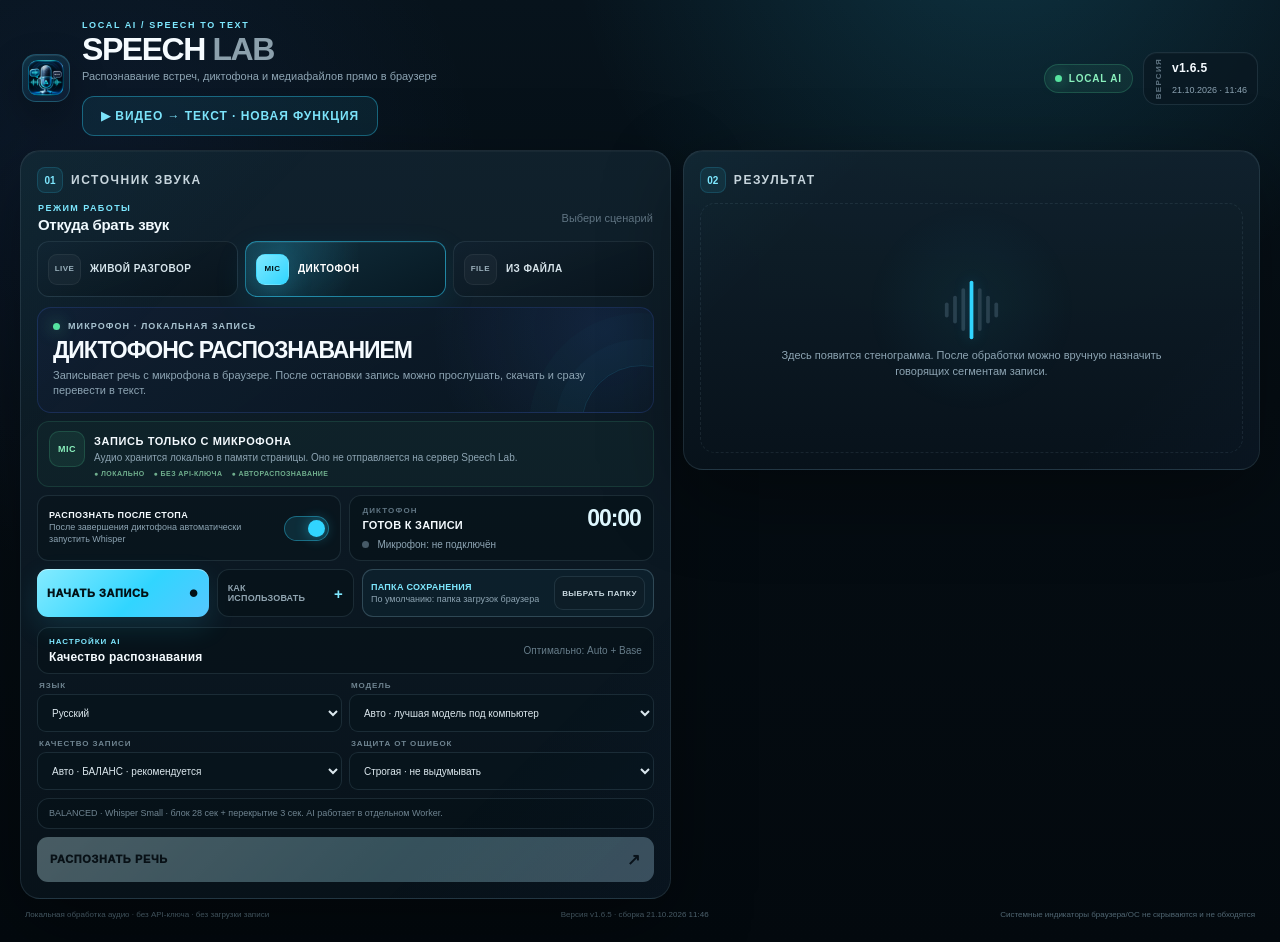
==== commit 9b80e233: "feat(video): link standalone transcription feature without changing existing modes" ====
--- a/index.html
+++ b/index.html
@@ -13,7 +13,7 @@
   <link rel="preconnect" href="https://cdn.jsdelivr.net" crossorigin />
   <link rel="preconnect" href="https://cdn.sheetjs.com" crossorigin />
   <link rel="preconnect" href="https://huggingface.co" crossorigin />
-  <link rel="stylesheet" href="./styles.css?build=dictaphone-toolbar-20261021-01" />
+  <link rel="stylesheet" href="./styles.css?build=dictaphone-status-inline-20261021-01" />
 </head>
 <body>
   <main class="shell">
@@ -24,6 +24,7 @@
           <div class="eyebrow">LOCAL AI / SPEECH TO TEXT</div>
           <h1>SPEECH <span>LAB</span></h1>
           <p class="topbar-subtitle">Распознавание встреч, диктофона и медиафайлов прямо в браузере</p>
+        <a href="./video.html" class="video-entry-link" style="display:inline-block;margin-top:12px;padding:12px 18px;border:1px solid rgba(49,213,255,.38);border-radius:12px;background:rgba(49,213,255,.08);color:#7ee8ff;text-decoration:none;font-size:12px;font-weight:800;letter-spacing:.08em">▶ ВИДЕО → ТЕКСТ · НОВАЯ ФУНКЦИЯ</a>
         </div>
       </div>
       <div class="topbar-meta">
@@ -52,12 +53,12 @@
         </div>
 
         <div class="mode-tabs" role="tablist" aria-label="Режим распознавания">
-          <button class="mode-tab active" id="liveModeBtn" type="button" data-mode="live" role="tab" aria-selected="true">ЖИВОЙ РАЗГОВОР</button>
-          <button class="mode-tab" id="dictaphoneModeBtn" type="button" data-mode="dictaphone" role="tab" aria-selected="false">ДИКТОФОН</button>
+          <button class="mode-tab" id="liveModeBtn" type="button" data-mode="live" role="tab" aria-selected="false">ЖИВОЙ РАЗГОВОР</button>
+          <button class="mode-tab active" id="dictaphoneModeBtn" type="button" data-mode="dictaphone" role="tab" aria-selected="true">ДИКТОФОН</button>
           <button class="mode-tab" id="fileModeBtn" type="button" data-mode="file" role="tab" aria-selected="false">ИЗ ФАЙЛА</button>
         </div>
 
-        <section class="mode-section" id="liveMode">
+        <section class="mode-section hidden" id="liveMode">
           <div class="live-hero">
             <div class="live-kicker"><span class="live-dot"></span> ZOOM · ТОЛК · MEET · ЛЮБАЯ ВКЛАДКА</div>
             <h3>ЗАХВАТ ЗВУКА<br>ВО ВРЕМЯ ЗВОНКА</h3>
@@ -221,7 +222,7 @@
         </section>
 
 
-        <section class="mode-section hidden" id="dictaphoneMode">
+        <section class="mode-section" id="dictaphoneMode">
           <div class="live-hero dictaphone-hero">
             <div class="live-kicker"><span class="live-dot"></span> МИКРОФОН · ЛОКАЛЬНАЯ ЗАПИСЬ</div>
             <h3>ДИКТОФОН<br>С РАСПОЗНАВАНИЕМ</h3>
@@ -429,6 +430,6 @@
 
   <div class="toast" id="toast" role="status" aria-live="polite"></div>
 
-  <script defer src="./app.js?build=dictaphone-toolbar-20261021-01"></script>
+  <script defer src="./app.js?build=default-dictaphone-20261021-01"></script>
 </body>
 </html>
--- a/styles.css
+++ b/styles.css
@@ -1004,3 +1004,116 @@
     min-height: 50px;
   }
 }
+
+
+/* Dictaphone: recording, help and save-folder picker in one compact row. */
+#dictaphoneMode .dictaphone-toolbar {
+  display: grid;
+  grid-template-columns: minmax(120px, 1fr) minmax(110px, .8fr) minmax(210px, 1.7fr);
+  gap: 8px;
+  align-items: stretch;
+  margin-top: 8px;
+}
+#dictaphoneMode .dictaphone-toolbar > .capture-actions {
+  grid-column: 1;
+  grid-row: 1;
+  align-self: stretch;
+  margin: 0;
+}
+#dictaphoneMode .dictaphone-toolbar > .capture-help {
+  grid-column: 2;
+  grid-row: 1;
+  min-width: 0;
+  margin: 0;
+}
+#dictaphoneMode .dictaphone-toolbar > .dictaphone-folder-slot {
+  grid-column: 3;
+  grid-row: 1;
+  min-width: 0;
+}
+#dictaphoneMode .dictaphone-toolbar .primary-btn,
+#dictaphoneMode .dictaphone-toolbar .danger-btn { height: 100%; min-height: 46px; padding: 0 10px; }
+#dictaphoneMode .dictaphone-toolbar > .capture-help summary {
+  min-height: 46px;
+  height: 100%;
+  padding: 8px 10px;
+  font-size: 9px;
+  letter-spacing: .02em;
+}
+#dictaphoneMode .dictaphone-toolbar > .capture-help[open] {
+  grid-column: 1 / -1;
+  grid-row: 2;
+}
+#dictaphoneMode .dictaphone-toolbar .folder-save-row {
+  display: flex;
+  align-items: center;
+  flex-direction: row;
+  justify-content: space-between;
+  gap: 7px;
+  height: 100%;
+  min-height: 46px;
+  padding: 6px 8px;
+  margin: 0;
+  border-radius: 11px;
+}
+#dictaphoneMode .dictaphone-toolbar .folder-save-copy { gap: 2px; }
+#dictaphoneMode .dictaphone-toolbar .folder-save-copy strong { font-size: 9px; letter-spacing: .03em; }
+#dictaphoneMode .dictaphone-toolbar .folder-save-copy span { font-size: 9px; }
+#dictaphoneMode .dictaphone-toolbar .folder-save-row .secondary-btn {
+  flex: 0 0 auto;
+  width: auto;
+  min-height: 34px;
+  padding: 0 7px;
+  white-space: nowrap;
+  font-size: 8px;
+}
+
+@media (max-width: 560px) {
+  #dictaphoneMode .dictaphone-toolbar { grid-template-columns: minmax(0, 1fr); gap: 6px; }
+  #dictaphoneMode .dictaphone-toolbar > .capture-actions { grid-column: 1; grid-row: 1; }
+  #dictaphoneMode .dictaphone-toolbar > .capture-help,
+  #dictaphoneMode .dictaphone-toolbar > .capture-help[open] { grid-column: 1; grid-row: 2; }
+  #dictaphoneMode .dictaphone-toolbar > .dictaphone-folder-slot { grid-column: 1; grid-row: 3; }
+}
+
+
+/* Dictaphone: auto-transcription toggle and recording status side-by-side. */
+#dictaphoneMode {
+  display: grid;
+  grid-template-columns: repeat(2, minmax(0, 1fr));
+  gap: 8px;
+  align-items: stretch;
+}
+#dictaphoneMode > .live-hero,
+#dictaphoneMode > .privacy-card,
+#dictaphoneMode > .dictaphone-toolbar {
+  grid-column: 1 / -1;
+}
+#dictaphoneMode > .privacy-card,
+#dictaphoneMode > .capture-options,
+#dictaphoneMode > .capture-status,
+#dictaphoneMode > .dictaphone-toolbar {
+  margin-top: 0;
+}
+#dictaphoneMode > .capture-options,
+#dictaphoneMode > .capture-status {
+  min-width: 0;
+}
+#dictaphoneMode > .capture-options {
+  grid-column: 1;
+}
+#dictaphoneMode > .capture-status {
+  grid-column: 2;
+}
+#dictaphoneMode > .capture-options > .switch-row {
+  min-height: 100%;
+}
+@media (max-width: 700px) {
+  #dictaphoneMode {
+    grid-template-columns: minmax(0, 1fr);
+  }
+  #dictaphoneMode > .capture-options,
+  #dictaphoneMode > .capture-status {
+    grid-column: 1;
+  }
+}
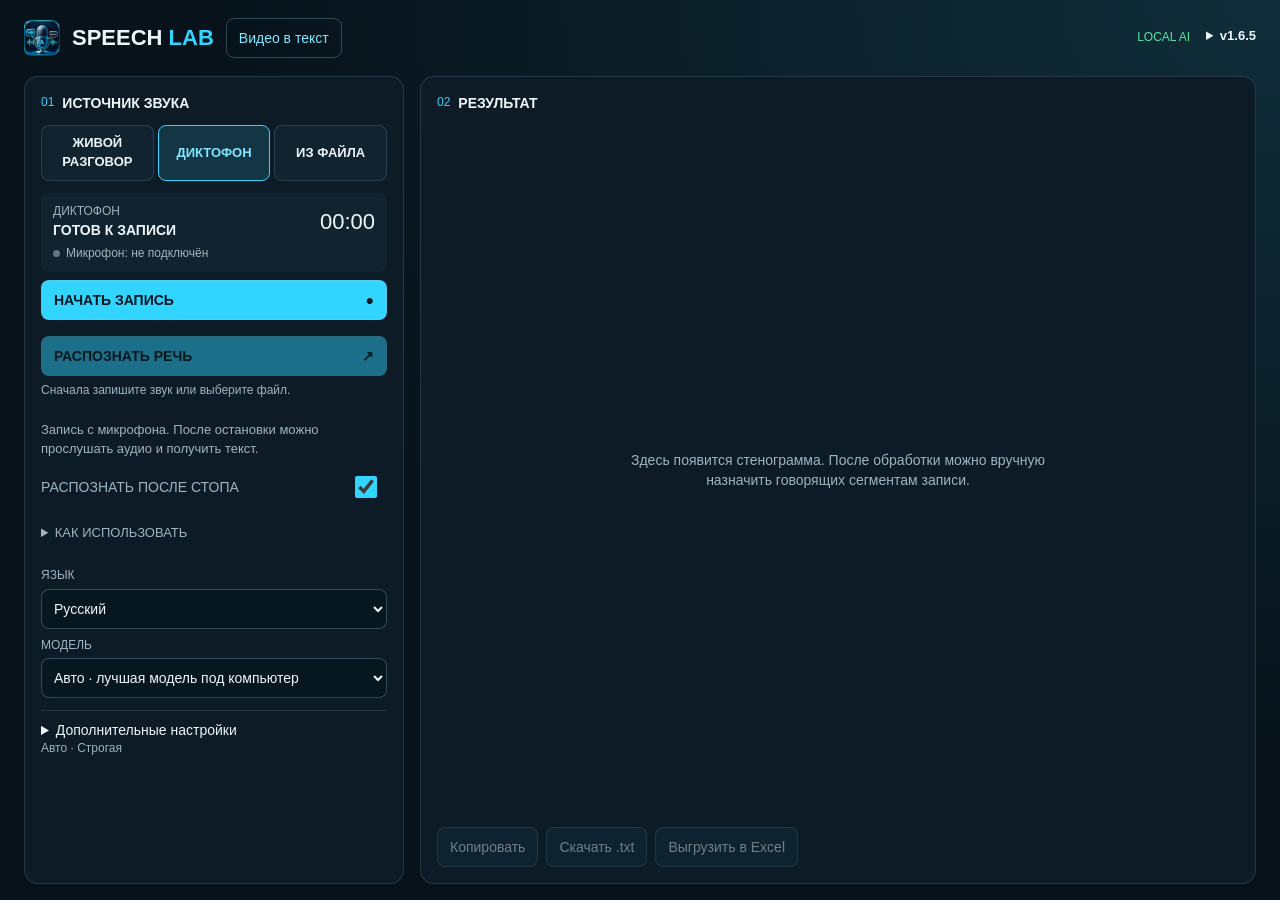
==== commit 78b47cd5: "Compact Speech Lab workspace and preserve streamed transcript edits" ====
--- a/index.html
+++ b/index.html
@@ -1,435 +1,337 @@
-<!doctype html>
+<!DOCTYPE html>
+
 <html lang="ru">
 <head>
-  <meta charset="utf-8" />
-  <meta name="viewport" content="width=device-width, initial-scale=1" />
-  <meta name="theme-color" content="#0b0d10" />
-  <title>Speech Lab — распознавание речи</title>
-  <link rel="icon" href="./favicon.ico" sizes="any" />
-  <link rel="icon" type="image/png" sizes="32x32" href="./favicon-32.png" />
-  <link rel="icon" type="image/png" sizes="192x192" href="./favicon-192.png" />
-  <link rel="apple-touch-icon" sizes="180x180" href="./apple-touch-icon.png" />
-  <link rel="manifest" href="./site.webmanifest" />
-  <link rel="preconnect" href="https://cdn.jsdelivr.net" crossorigin />
-  <link rel="preconnect" href="https://cdn.sheetjs.com" crossorigin />
-  <link rel="preconnect" href="https://huggingface.co" crossorigin />
-  <link rel="stylesheet" href="./styles.css?build=dictaphone-status-inline-20261021-01" />
+<meta charset="utf-8"/>
+<meta content="width=device-width, initial-scale=1" name="viewport"/>
+<meta content="#0b0d10" name="theme-color"/>
+<title>Speech Lab — распознавание речи</title>
+<link href="./favicon.ico" rel="icon" sizes="any"/>
+<link href="./favicon-32.png" rel="icon" sizes="32x32" type="image/png"/>
+<link href="./favicon-192.png" rel="icon" sizes="192x192" type="image/png"/>
+<link href="./apple-touch-icon.png" rel="apple-touch-icon" sizes="180x180"/>
+<link href="./site.webmanifest" rel="manifest"/>
+<link crossorigin="" href="https://cdn.jsdelivr.net" rel="preconnect"/>
+<link crossorigin="" href="https://cdn.sheetjs.com" rel="preconnect"/>
+<link crossorigin="" href="https://huggingface.co" rel="preconnect"/>
+<link href="./compact.css?build=compact-20261111-01" rel="stylesheet"/>
 </head>
 <body>
-  <main class="shell">
-    <header class="topbar">
-      <div class="brand-block">
-        <div class="brand-mark" aria-hidden="true"><img src="./favicon-192.png" alt="" /></div>
-        <div>
-          <div class="eyebrow">LOCAL AI / SPEECH TO TEXT</div>
-          <h1>SPEECH <span>LAB</span></h1>
-          <p class="topbar-subtitle">Распознавание встреч, диктофона и медиафайлов прямо в браузере</p>
-        <a href="./video.html" class="video-entry-link" style="display:inline-block;margin-top:12px;padding:12px 18px;border:1px solid rgba(49,213,255,.38);border-radius:12px;background:rgba(49,213,255,.08);color:#7ee8ff;text-decoration:none;font-size:12px;font-weight:800;letter-spacing:.08em">▶ ВИДЕО → ТЕКСТ · НОВАЯ ФУНКЦИЯ</a>
-        </div>
-      </div>
-      <div class="topbar-meta">
-        <div class="badge">LOCAL AI</div>
-        <div class="build-badge" id="buildBadge" aria-label="Версия приложения">
-          <span>ВЕРСИЯ</span>
-          <strong id="appVersion">v1.6.5</strong>
-          <small id="appBuildTime">21.10.2026 · 11:46</small>
-        </div>
-      </div>
-    </header>
-
-    <section class="grid">
-      <div class="panel input-panel">
-        <div class="panel-head">
-          <span>01</span>
-          <h2>ИСТОЧНИК ЗВУКА</h2>
-        </div>
-
-        <div class="mode-menu-head">
-          <div>
-            <span>РЕЖИМ РАБОТЫ</span>
-            <strong>Откуда брать звук</strong>
-          </div>
-          <small>Выбери сценарий</small>
-        </div>
-
-        <div class="mode-tabs" role="tablist" aria-label="Режим распознавания">
-          <button class="mode-tab" id="liveModeBtn" type="button" data-mode="live" role="tab" aria-selected="false">ЖИВОЙ РАЗГОВОР</button>
-          <button class="mode-tab active" id="dictaphoneModeBtn" type="button" data-mode="dictaphone" role="tab" aria-selected="true">ДИКТОФОН</button>
-          <button class="mode-tab" id="fileModeBtn" type="button" data-mode="file" role="tab" aria-selected="false">ИЗ ФАЙЛА</button>
-        </div>
-
-        <section class="mode-section hidden" id="liveMode">
-          <div class="live-hero">
-            <div class="live-kicker"><span class="live-dot"></span> ZOOM · ТОЛК · MEET · ЛЮБАЯ ВКЛАДКА</div>
-            <h3>ЗАХВАТ ЗВУКА<br>ВО ВРЕМЯ ЗВОНКА</h3>
-            <p>Нажми старт, выбери вкладку или экран с разговором и обязательно включи передачу аудио.</p>
-          </div>
-
-          <div class="privacy-card">
-            <div class="privacy-icon">LOCAL</div>
-            <div>
-              <strong>ЛОКАЛЬНЫЙ РЕЖИМ</strong>
-              <p>Аудио не отправляется в Zoom, Толк или на сервер Speech Lab. В интернет скачиваются только AI-модели; сама запись обрабатывается в этой вкладке.</p>
-              <div class="privacy-points">
-                <span>● БЕЗ БОТА</span>
-                <span>● БЕЗ ЗАГРУЗКИ АУДИО</span>
-                <span>● ФАЙЛ ТОЛЬКО ПО ТВОЕЙ КНОПКЕ</span>
-              </div>
-            </div>
-          </div>
-
-          <div class="capture-source-mode" id="captureSourceMode">
-            <div class="capture-source-mode-head">
-              <div>
-                <strong>РЕЖИМ ВЫБОРА ИСТОЧНИКА</strong>
-                <small>Авто запоминает последний источник, с которого удалось начать запись. Ручной позволяет указать предпочтительный тип.</small>
-              </div>
-              <span class="capture-mode-badge" id="captureModeBadge">AUTO</span>
-            </div>
-
-            <label class="capture-mode-switch" for="autoCaptureToggle">
-              <span id="manualModeLabel">РУЧНОЙ</span>
-              <input id="autoCaptureToggle" type="checkbox" checked />
-              <i aria-hidden="true"></i>
-              <span id="autoModeLabel">АВТОЗАХВАТ</span>
-            </label>
-
-            <div class="capture-mode-hint" id="captureModeHint">
+<main class="shell">
+<header class="topbar">
+<div class="brand-block">
+<div aria-hidden="true" class="brand-mark"><img alt="" src="./favicon-192.png"/></div>
+<div>
+
+<h1>SPEECH <span>LAB</span></h1>
+
+
+</div>
+<a class="video-entry-link" href="./video.html">Видео в текст</a></div>
+<div class="topbar-meta">
+<div class="badge">LOCAL AI</div>
+<details aria-label="Версия приложения" class="build-badge" id="buildBadge"><summary><strong id="appVersion">v1.6.5</strong></summary>
+
+
+<small id="appBuildTime">21.10.2026 · 11:46</small>
+<small id="footerBuild"></small></details>
+</div>
+</header>
+<section class="grid">
+<div class="panel input-panel">
+<div class="panel-head">
+<span>01</span>
+<h2>ИСТОЧНИК ЗВУКА</h2>
+</div>
+
+<div aria-label="Режим распознавания" class="mode-tabs" role="tablist">
+<button aria-selected="false" class="mode-tab" data-mode="live" id="liveModeBtn" role="tab" type="button">ЖИВОЙ РАЗГОВОР</button>
+<button aria-selected="true" class="mode-tab active" data-mode="dictaphone" id="dictaphoneModeBtn" role="tab" type="button">ДИКТОФОН</button>
+<button aria-selected="false" class="mode-tab" data-mode="file" id="fileModeBtn" role="tab" type="button">ИЗ ФАЙЛА</button>
+</div>
+<section class="mode-section hidden" id="liveMode"><div class="capture-status idle" id="captureStatus">
+<div class="capture-status-main">
+<div>
+<span class="capture-label">СТАТУС</span>
+<strong id="captureStatusText">ГОТОВ К ЗАХВАТУ</strong>
+</div>
+<div class="record-timer" id="recordTimer">00:00</div>
+</div>
+<div class="source-statuses">
+<div><span class="source-indicator" id="systemIndicator"></span><span id="systemStatus">Звук встречи: не подключён</span></div>
+<div><span class="source-indicator" id="micIndicator"></span><span id="micStatus">Микрофон: не подключён</span></div>
+</div>
+</div><div class="capture-actions">
+<button class="primary-btn" id="startCaptureBtn" type="button">
+<span id="startCaptureBtnText">НАЙТИ И НАЧАТЬ</span>
+<span class="arrow">●</span>
+</button>
+<button class="danger-btn hidden" id="stopCaptureBtn" type="button">
+<span>Остановить запись</span>
+<span>■</span>
+</button>
+</div>
+<div class="live-hero">Выберите вкладку или экран и включите передачу аудио.</div>
+
+<div class="capture-source-mode" id="captureSourceMode">
+<div class="capture-source-mode-head">
+<div>
+<strong>РЕЖИМ ВЫБОРА ИСТОЧНИКА</strong>
+<small>Авто запоминает последний источник, с которого удалось начать запись. Ручной позволяет указать предпочтительный тип.</small>
+</div>
+<span class="capture-mode-badge" id="captureModeBadge">AUTO</span>
+</div>
+<label class="capture-mode-switch" for="autoCaptureToggle">
+<span id="manualModeLabel">РУЧНОЙ</span>
+<input checked="" id="autoCaptureToggle" type="checkbox"/>
+<i aria-hidden="true"></i>
+<span id="autoModeLabel">АВТОЗАХВАТ</span>
+</label>
+<div class="capture-mode-hint" id="captureModeHint">
               АВТО: предложу подходящий тип источника и сразу начну запись после подтверждения браузера.
             </div>
-
-            <label class="manual-source hidden" id="manualSourceWrap">
-              <span>ЧТО ПРЕДЛОЖИТЬ ПЕРВЫМ</span>
-              <select id="manualSourceSelect">
-                <option value="browser">Вкладка браузера — Zoom Web / Толк / Meet</option>
-                <option value="window">Окно приложения — Zoom Desktop</option>
-                <option value="monitor">Экран целиком</option>
-              </select>
-            </label>
-
-            <div class="last-source" id="lastSourceRow">
-              <span>ПОСЛЕДНИЙ ИСТОЧНИК</span>
-              <strong id="lastSourceText">ещё не выбран</strong>
-            </div>
-          </div>
-
-          <div class="capture-options">
-            <label class="switch-row">
-              <span>
-                <strong>ДОБАВИТЬ МОЙ МИКРОФОН</strong>
-                <small>Микрофон добавляется к общему аудио. Автоматической идентификации голосов нет.</small>
-              </span>
-              <input id="micToggle" type="checkbox" checked />
-              <i></i>
-            </label>
-
-            <label class="switch-row">
-              <span>
-                <strong>РАСПОЗНАТЬ ПОСЛЕ СТОПА</strong>
-                <small>Автоматически запустить Whisper после звонка</small>
-              </span>
-              <input id="autoTranscribeToggle" type="checkbox" checked />
-              <i></i>
-            </label>
-
-            <label class="switch-row speaker-switch">
-              <span>
-                <strong>РУЧНАЯ РАЗМЕТКА ГОВОРЯЩИХ</strong>
-                <small>После расшифровки назначь имя каждому сегменту</small>
-              </span>
-              <input id="speakerLabelsToggle" type="checkbox" checked />
-              <i></i>
-            </label>
-          </div>
-
-          <div class="speaker-config" id="speakerConfig">
-            <div class="speaker-config-head">
-              <div>
-                <strong>ИМЕНА УЧАСТНИКОВ</strong>
-                <small>Эти имена появятся в списке у каждого сегмента.</small>
-              </div>
-              <span>MANUAL</span>
-            </div>
-            <div class="speaker-name-grid">
-              <label class="speaker-name you-name">
-                <span>МОЙ МИКРОФОН</span>
-                <input id="mySpeakerName" type="text" value="ВЫ" maxlength="32" autocomplete="off" />
-              </label>
-              <label class="speaker-name">
-                <span>СПИКЕР 1</span>
-                <input id="speakerName1" type="text" value="Иван" maxlength="32" autocomplete="off" />
-              </label>
-              <label class="speaker-name">
-                <span>СПИКЕР 2</span>
-                <input id="speakerName2" type="text" value="Мария" maxlength="32" autocomplete="off" />
-              </label>
-              <label class="speaker-name">
-                <span>СПИКЕР 3</span>
-                <input id="speakerName3" type="text" value="Пётр" maxlength="32" autocomplete="off" />
-              </label>
-            </div>
-            <p class="speaker-config-note">Автоматическое различение голосов пока не выполняется. После распознавания открой сегменты и выбери говорящего вручную. Текст и Excel обновятся.</p>
-          </div>
-
-          <div class="capture-status idle" id="captureStatus">
-            <div class="capture-status-main">
-              <div>
-                <span class="capture-label">СТАТУС</span>
-                <strong id="captureStatusText">ГОТОВ К ЗАХВАТУ</strong>
-              </div>
-              <div class="record-timer" id="recordTimer">00:00</div>
-            </div>
-            <div class="source-statuses">
-              <div><span class="source-indicator" id="systemIndicator"></span><span id="systemStatus">Звук встречи: не подключён</span></div>
-              <div><span class="source-indicator" id="micIndicator"></span><span id="micStatus">Микрофон: не подключён</span></div>
-            </div>
-          </div>
-
-          <div class="capture-diagnostic hidden" id="captureDiagnostic" role="alert">
-            <div>
-              <strong id="captureDiagnosticTitle">ПРОВЕРКА ИСТОЧНИКА</strong>
-              <p id="captureDiagnosticText">Проверь выбор вкладки и разрешение на аудио.</p>
-            </div>
-            <div class="capture-diagnostic-actions">
-              <button class="diagnostic-btn" id="retryTabCaptureBtn" type="button">ПОВТОРИТЬ: ВКЛАДКА СО ЗВУКОМ</button>
-              <button class="diagnostic-btn secondary" id="testMicBtn" type="button">ПРОВЕРИТЬ МИКРОФОН</button>
-            </div>
-          </div>
-
-          <div class="capture-actions">
-            <button class="primary-btn" id="startCaptureBtn" type="button">
-              <span id="startCaptureBtnText">НАЙТИ И НАЧАТЬ</span>
-              <span class="arrow">●</span>
-            </button>
-            <button class="danger-btn hidden" id="stopCaptureBtn" type="button">
-              <span>ОСТАНОВИТЬ И СОХРАНИТЬ</span>
-              <span>■</span>
-            </button>
-          </div>
-
-          <details class="capture-help">
-            <summary>КАК ЗАХВАТИТЬ ЗВУК ЛОКАЛЬНО</summary>
-            <ol>
-              <li>Открой Zoom / Толк / встречу и вернись сюда.</li>
-              <li>Выбери «Автозахват» или «Ручной».</li>
-              <li>Нажми «Найти и начать» / «Выбрать и начать».</li>
-              <li>Подтверди источник в системном окне браузера. Это обязательная защита браузера.</li>
-              <li>В окне браузера включи «Поделиться аудио» / «Share audio».</li>
-              <li>После распознавания открой сегменты и назначь говорящих вручную (если включена разметка).</li>
-              <li>Проверь таймкоды и текст. Автоматического разделения голосов пока нет.</li>
-            </ol>
-          </details>
-        </section>
-
-
-        <section class="mode-section" id="dictaphoneMode">
-          <div class="live-hero dictaphone-hero">
-            <div class="live-kicker"><span class="live-dot"></span> МИКРОФОН · ЛОКАЛЬНАЯ ЗАПИСЬ</div>
-            <h3>ДИКТОФОН<br>С РАСПОЗНАВАНИЕМ</h3>
-            <p>Записывает речь с микрофона в браузере. После остановки запись можно прослушать, скачать и сразу перевести в текст.</p>
-          </div>
-
-          <div class="privacy-card">
-            <div class="privacy-icon">MIC</div>
-            <div>
-              <strong>ЗАПИСЬ ТОЛЬКО С МИКРОФОНА</strong>
-              <p>Аудио хранится локально в памяти страницы. Оно не отправляется на сервер Speech Lab.</p>
-              <div class="privacy-points">
-                <span>● ЛОКАЛЬНО</span>
-                <span>● БЕЗ API-КЛЮЧА</span>
-                <span>● АВТОРАСПОЗНАВАНИЕ</span>
-              </div>
-            </div>
-          </div>
-
-          <div class="capture-options">
-            <label class="switch-row">
-              <span>
-                <strong>РАСПОЗНАТЬ ПОСЛЕ СТОПА</strong>
-                <small>После завершения диктофона автоматически запустить Whisper</small>
-              </span>
-              <input id="dictaphoneAutoTranscribeToggle" type="checkbox" checked />
-              <i></i>
-            </label>
-          </div>
-
-          <div class="capture-status idle" id="dictaphoneStatus">
-            <div class="capture-status-main">
-              <div>
-                <span class="capture-label">ДИКТОФОН</span>
-                <strong id="dictaphoneStatusText">ГОТОВ К ЗАПИСИ</strong>
-              </div>
-              <div class="record-timer" id="dictaphoneTimer">00:00</div>
-            </div>
-            <div class="source-statuses">
-              <div><span class="source-indicator" id="dictaphoneMicIndicator"></span><span id="dictaphoneMicStatus">Микрофон: не подключён</span></div>
-            </div>
-          </div>
-
-          <div class="dictaphone-toolbar" id="dictaphoneToolbar">
-            <div class="capture-actions">
-              <button class="primary-btn" id="startDictaphoneBtn" type="button">
-                <span>НАЧАТЬ ЗАПИСЬ</span>
-                <span class="arrow">●</span>
-              </button>
-              <button class="danger-btn hidden" id="stopDictaphoneBtn" type="button">
-                <span>ОСТАНОВИТЬ</span>
-                <span>■</span>
-              </button>
-            </div>
-
-            <details class="capture-help">
-              <summary>КАК ИСПОЛЬЗОВАТЬ</summary>
-              <ol>
-                <li>Разреши браузеру доступ к микрофону.</li>
-                <li>Нажми «Начать запись» и говори.</li>
-                <li>Нажми «Остановить».</li>
-                <li>При включённом авто-режиме Whisper сразу создаст текст.</li>
-              </ol>
-            </details>
-            <div class="dictaphone-folder-slot" id="dictaphoneSaveFolderSlot"></div>
-          </div>
-        </section>
-
-        <section class="mode-section hidden" id="fileMode">
-          <label class="dropzone" id="dropzone" for="fileInput">
-            <input
-              id="fileInput"
-              type="file"
-              accept="audio/*,video/*,.mp3,.wav,.m4a,.aac,.ogg,.webm,.mp4"
-            />
-            <div class="drop-icon">＋</div>
-            <strong>ПЕРЕТАЩИ ФАЙЛ СЮДА</strong>
-            <span>или нажми, чтобы выбрать</span>
-            <small>MP3 · WAV · M4A · OGG · WEBM*</small>
-          </label>
-        </section>
-
-        <div class="file-card hidden" id="fileCard">
-          <div>
-            <div class="file-label" id="fileLabel">ФАЙЛ</div>
-            <div class="file-name" id="fileName">—</div>
-            <div class="file-meta" id="fileMeta">—</div>
-          </div>
-          <button class="icon-btn" id="removeFileBtn" type="button" aria-label="Удалить файл">×</button>
-        </div>
-
-        <audio id="audioPreview" class="audio-preview hidden" controls></audio>
-        <button class="secondary-btn recording-download hidden" id="downloadAudioBtn" type="button">СКАЧАТЬ АУДИОЗАПИСЬ</button>
-
-        <div class="settings-head">
-          <div>
-            <span>НАСТРОЙКИ AI</span>
-            <strong>Качество распознавания</strong>
-          </div>
-          <small>Оптимально: Auto + Base</small>
-        </div>
-
-        <div class="settings">
-          <label>
-            <span>ЯЗЫК</span>
-            <select id="languageSelect">
-              <option value="auto">Определить автоматически</option>
-              <option value="russian" selected>Русский</option>
-              <option value="english">English</option>
-            </select>
-          </label>
-
-          <label>
-            <span>МОДЕЛЬ</span>
-            <select id="modelSelect">
-              <option value="auto" selected>Авто · лучшая модель под компьютер</option>
-              <option value="onnx-community/whisper-large-v3-turbo">Whisper Large-v3-Turbo · максимум качества / WebGPU</option>
-              <option value="onnx-community/whisper-small">Whisper Small · высокое качество</option>
-              <option value="onnx-community/whisper-base">Whisper Base · баланс на CPU</option>
-              <option value="onnx-community/whisper-tiny">Whisper Tiny · только скорость</option>
-            </select>
-          </label>
-
-          <label>
-            <span>КАЧЕСТВО ЗАПИСИ</span>
-            <select id="qualitySelect">
-              <option value="auto" selected>Авто · БАЛАНС · рекомендуется</option>
-              <option value="balanced">БАЛАНС · Small на GPU / Base на CPU</option>
-              <option value="accurate">ТОЧНО · Large-v3-Turbo на GPU</option>
-              <option value="max">МАКСИМУМ · Turbo + повторная проверка</option>
-              <option value="noisy">ШУМ · старая / плохая запись</option>
-              <option value="fast">БЫСТРО · Tiny · только черновик</option>
-            </select>
-          </label>
-
-          <label>
-            <span>ЗАЩИТА ОТ ОШИБОК</span>
-            <select id="cleanupSelect">
-              <option value="strict" selected>Строгая · не выдумывать</option>
-              <option value="standard">Обычная · чистить повторы</option>
-              <option value="off">Выключена</option>
-            </select>
-          </label>
-        </div>
-
-        <div class="engine-hint" id="engineHint">АВТО · на WebGPU используется Whisper Small, а режимы ТОЧНО/МАКСИМУМ переключаются на Large-v3-Turbo. На CPU используется безопасный Base fallback.</div>
-
-        <button class="primary-btn" id="transcribeBtn" type="button" disabled>
-          <span id="transcribeBtnText">РАСПОЗНАТЬ РЕЧЬ</span>
-          <span class="arrow">↗</span>
-        </button>
-
-        <div class="progress-wrap hidden" id="progressWrap">
-          <div class="progress-line">
-            <span id="statusText">Подготовка…</span>
-            <span id="progressValue">0%</span>
-          </div>
-          <div class="progress-track"><div class="progress-bar" id="progressBar"></div></div>
-          <div class="status-note" id="statusNote"></div>
-        </div>
-      </div>
-
-      <div class="panel output-panel">
-        <div class="panel-head">
-          <span>02</span>
-          <h2>РЕЗУЛЬТАТ</h2>
-        </div>
-
-        <div class="result-empty" id="resultEmpty">
-          <div class="signal" aria-hidden="true">
-            <i></i><i></i><i></i><i></i><i></i><i></i><i></i>
-          </div>
-          <p>Здесь появится стенограмма. После обработки можно вручную назначить говорящих сегментам записи.</p>
-        </div>
-
-        <div class="result hidden" id="resultBlock">
-          <div class="result-stats">
-            <div><span>СЛОВ</span><strong id="wordCount">0</strong></div>
-            <div><span>СЕГМЕНТОВ</span><strong id="segmentCount">0</strong></div>
-            <div><span>ВРЕМЯ</span><strong id="audioDuration">—</strong></div>
-          </div>
-
-          <textarea id="transcript" spellcheck="true" aria-label="Распознанный текст"></textarea>
-
-          <div class="result-actions">
-            <button class="secondary-btn result-copy-btn" id="copyBtn" type="button">СКОПИРОВАТЬ ТЕКСТ</button>
-            <button class="secondary-btn" id="downloadExcelBtn" type="button">ВЫГРУЗИТЬ В EXCEL</button>
-            <button class="secondary-btn" id="downloadBtn" type="button">СКАЧАТЬ .TXT</button>
-          </div>
-
-          <details class="segments-box" id="segmentsBox">
-            <summary>ПОКАЗАТЬ РЕПЛИКИ И ТАЙМКОДЫ</summary>
-            <div id="segmentsList" class="segments-list"></div>
-          </details>
-        </div>
-      </div>
-    </section>
-
-    <footer>
-      <span>Локальная обработка аудио · без API-ключа · без загрузки записи</span>
-      <span id="footerBuild">Версия v1.6.5 · сборка 21.10.2026 11:46</span>
-      <span>Системные индикаторы браузера/ОС не скрываются и не обходятся</span>
-    </footer>
-  </main>
-
-  <div class="toast" id="toast" role="status" aria-live="polite"></div>
-
-  <script defer src="./app.js?build=default-dictaphone-20261021-01"></script>
-</body>
+<label class="manual-source hidden" id="manualSourceWrap">
+<span>ЧТО ПРЕДЛОЖИТЬ ПЕРВЫМ</span>
+<select id="manualSourceSelect">
+<option value="browser">Вкладка браузера — Zoom Web / Толк / Meet</option>
+<option value="window">Окно приложения — Zoom Desktop</option>
+<option value="monitor">Экран целиком</option>
+</select>
+</label>
+<div class="last-source" id="lastSourceRow">
+<span>ПОСЛЕДНИЙ ИСТОЧНИК</span>
+<strong id="lastSourceText">ещё не выбран</strong>
+</div>
+</div>
+<div class="capture-options">
+<label class="switch-row">
+<span>
+<strong>ДОБАВИТЬ МОЙ МИКРОФОН</strong>
+<small>Микрофон добавляется к общему аудио. Автоматической идентификации голосов нет.</small>
+</span>
+<input checked="" id="micToggle" type="checkbox"/>
+<i></i>
+</label>
+<label class="switch-row">
+<span>
+<strong>РАСПОЗНАТЬ ПОСЛЕ СТОПА</strong>
+<small>Автоматически запустить Whisper после звонка</small>
+</span>
+<input checked="" id="autoTranscribeToggle" type="checkbox"/>
+<i></i>
+</label>
+
+</div>
+
+
+<div class="capture-diagnostic hidden" id="captureDiagnostic" role="alert">
+<div>
+<strong id="captureDiagnosticTitle">ПРОВЕРКА ИСТОЧНИКА</strong>
+<p id="captureDiagnosticText">Проверь выбор вкладки и разрешение на аудио.</p>
+</div>
+<div class="capture-diagnostic-actions">
+<button class="diagnostic-btn" id="retryTabCaptureBtn" type="button">ПОВТОРИТЬ: ВКЛАДКА СО ЗВУКОМ</button>
+<button class="diagnostic-btn secondary" id="testMicBtn" type="button">ПРОВЕРИТЬ МИКРОФОН</button>
+</div>
+</div>
+
+<details class="capture-help">
+<summary>Как подключить звук</summary>
+<ol>
+<li>Открой Zoom / Толк / встречу и вернись сюда.</li>
+<li>Выбери «Автозахват» или «Ручной».</li>
+<li>Нажми «Найти и начать» / «Выбрать и начать».</li>
+<li>Подтверди источник в системном окне браузера. Это обязательная защита браузера.</li>
+<li>В окне браузера включи «Поделиться аудио» / «Share audio».</li>
+<li>После распознавания открой сегменты и назначь говорящих вручную (если включена разметка).</li>
+<li>Проверь таймкоды и текст. Автоматического разделения голосов пока нет.</li>
+</ol>
+</details>
+</section>
+<section class="mode-section" id="dictaphoneMode"><div class="capture-status idle" id="dictaphoneStatus">
+<div class="capture-status-main">
+<div>
+<span class="capture-label">ДИКТОФОН</span>
+<strong id="dictaphoneStatusText">ГОТОВ К ЗАПИСИ</strong>
+</div>
+<div class="record-timer" id="dictaphoneTimer">00:00</div>
+</div>
+<div class="source-statuses">
+<div><span class="source-indicator" id="dictaphoneMicIndicator"></span><span id="dictaphoneMicStatus">Микрофон: не подключён</span></div>
+</div>
+</div><div class="capture-actions">
+<button class="primary-btn" id="startDictaphoneBtn" type="button">
+<span>НАЧАТЬ ЗАПИСЬ</span>
+<span class="arrow">●</span>
+</button>
+<button class="danger-btn hidden" id="stopDictaphoneBtn" type="button">
+<span>Остановить запись</span>
+<span>■</span>
+</button>
+</div>
+<div class="live-hero dictaphone-hero">Запись с микрофона. После остановки можно прослушать аудио и получить текст.</div>
+
+<div class="capture-options">
+<label class="switch-row">
+<span>
+<strong>РАСПОЗНАТЬ ПОСЛЕ СТОПА</strong>
+<small>После завершения диктофона автоматически запустить Whisper</small>
+</span>
+<input checked="" id="dictaphoneAutoTranscribeToggle" type="checkbox"/>
+<i></i>
+</label>
+</div>
+
+
+<details class="capture-help">
+<summary>КАК ИСПОЛЬЗОВАТЬ</summary>
+<ol>
+<li>Разреши браузеру доступ к микрофону.</li>
+<li>Нажми «Начать запись» и говори.</li>
+<li>Нажми «Остановить».</li>
+<li>При включённом авто-режиме Whisper сразу создаст текст.</li>
+</ol>
+</details></section>
+<section class="mode-section hidden" id="fileMode">
+<label class="dropzone" for="fileInput" id="dropzone">
+<input accept="audio/*,video/*,.mp3,.wav,.m4a,.aac,.ogg,.webm,.mp4" id="fileInput" type="file"/>
+<div class="drop-icon">＋</div>
+<strong>ПЕРЕТАЩИ ФАЙЛ СЮДА</strong>
+<span>или нажми, чтобы выбрать</span>
+<small>MP3 · WAV · M4A · OGG · WEBM*</small>
+</label>
+</section>
+
+
+
+
+<div class="recognition-controls"><button class="primary-btn" disabled="" id="transcribeBtn" type="button">
+<span id="transcribeBtnText">РАСПОЗНАТЬ РЕЧЬ</span>
+<span class="arrow">↗</span>
+</button><p id="actionHint" role="status"></p><div class="progress-wrap hidden" id="progressWrap">
+<div class="progress-line">
+<span id="statusText">Подготовка…</span>
+<span id="progressValue">0%</span>
+</div>
+<div class="progress-track"><div class="progress-bar" id="progressBar"></div></div>
+<div class="status-note" id="statusNote"></div>
+</div></div><div class="settings">
+<label>
+<span>ЯЗЫК</span>
+<select id="languageSelect">
+<option value="auto">Определить автоматически</option>
+<option selected="" value="russian">Русский</option>
+<option value="english">English</option>
+</select>
+</label>
+<label>
+<span>МОДЕЛЬ</span>
+<select id="modelSelect">
+<option selected="" value="auto">Авто · лучшая модель под компьютер</option>
+<option value="onnx-community/whisper-large-v3-turbo">Whisper Large-v3-Turbo · максимум качества / WebGPU</option>
+<option value="onnx-community/whisper-small">Whisper Small · высокое качество</option>
+<option value="onnx-community/whisper-base">Whisper Base · баланс на CPU</option>
+<option value="onnx-community/whisper-tiny">Whisper Tiny · только скорость</option>
+</select>
+</label>
+
+
+</div>
+
+
+
+<details class="advanced-settings" id="advancedSettings"><summary>Дополнительные настройки <small id="advancedSummary"></small></summary><div class="advanced-body"><label>
+<span>КАЧЕСТВО ЗАПИСИ</span>
+<select id="qualitySelect">
+<option selected="" value="auto">Авто · БАЛАНС · рекомендуется</option>
+<option value="balanced">БАЛАНС · Small на GPU / Base на CPU</option>
+<option value="accurate">ТОЧНО · Large-v3-Turbo на GPU</option>
+<option value="max">МАКСИМУМ · Turbo + повторная проверка</option>
+<option value="noisy">ШУМ · старая / плохая запись</option>
+<option value="fast">БЫСТРО · Tiny · только черновик</option>
+</select>
+</label><label>
+<span>ЗАЩИТА ОТ ОШИБОК</span>
+<select id="cleanupSelect">
+<option selected="" value="strict">Строгая · не выдумывать</option>
+<option value="standard">Обычная · чистить повторы</option>
+<option value="off">Выключена</option>
+</select>
+</label><label class="switch-row speaker-switch">
+<span>
+<strong>РУЧНАЯ РАЗМЕТКА ГОВОРЯЩИХ</strong>
+<small>После расшифровки назначь имя каждому сегменту</small>
+</span>
+<input checked="" id="speakerLabelsToggle" type="checkbox"/>
+<i></i>
+</label><div class="speaker-config" id="speakerConfig">
+<div class="speaker-config-head">
+<div>
+<strong>ИМЕНА УЧАСТНИКОВ</strong>
+<small>Эти имена появятся в списке у каждого сегмента.</small>
+</div>
+<span>MANUAL</span>
+</div>
+<div class="speaker-name-grid">
+<label class="speaker-name you-name">
+<span>МОЙ МИКРОФОН</span>
+<input autocomplete="off" id="mySpeakerName" maxlength="32" type="text" value="ВЫ"/>
+</label>
+<label class="speaker-name">
+<span>СПИКЕР 1</span>
+<input autocomplete="off" id="speakerName1" maxlength="32" type="text" value="Иван"/>
+</label>
+<label class="speaker-name">
+<span>СПИКЕР 2</span>
+<input autocomplete="off" id="speakerName2" maxlength="32" type="text" value="Мария"/>
+</label>
+<label class="speaker-name">
+<span>СПИКЕР 3</span>
+<input autocomplete="off" id="speakerName3" maxlength="32" type="text" value="Пётр"/>
+</label>
+</div>
+<p class="speaker-config-note">Автоматическое различение голосов пока не выполняется. После распознавания открой сегменты и выбери говорящего вручную. Текст и Excel обновятся.</p>
+</div><div class="engine-hint" id="engineHint">АВТО · на WebGPU используется Whisper Small, а режимы ТОЧНО/МАКСИМУМ переключаются на Large-v3-Turbo. На CPU используется безопасный Base fallback.</div><div id="saveFolderSlot"></div></div></details><section aria-label="Аудиозапись" class="recording-card hidden" id="recordingCard"><div class="file-card hidden" id="fileCard">
+<div>
+<div class="file-label" id="fileLabel">ФАЙЛ</div>
+<div class="file-name" id="fileName" tabindex="0">—</div>
+<div class="file-meta" id="fileMeta">—</div>
+</div>
+<button aria-label="Удалить файл" class="icon-btn" id="removeFileBtn" type="button">×</button>
+</div><audio class="audio-preview hidden" controls="" id="audioPreview"></audio><button class="secondary-btn recording-download hidden" id="downloadAudioBtn" type="button">СКАЧАТЬ АУДИОЗАПИСЬ</button></section></div>
+<div class="panel output-panel">
+<div class="panel-head">
+<span>02</span>
+<h2>РЕЗУЛЬТАТ</h2>
+</div>
+<div class="result-empty" id="resultEmpty">
+<div aria-hidden="true" class="signal">
+<i></i><i></i><i></i><i></i><i></i><i></i><i></i>
+</div>
+<p>Здесь появится стенограмма. После обработки можно вручную назначить говорящих сегментам записи.</p>
+</div>
+<div class="result hidden" id="resultBlock">
+<div class="result-stats">
+<div><span>СЛОВ</span><strong id="wordCount">0</strong></div>
+<div><span>СЕГМЕНТОВ</span><strong id="segmentCount">0</strong></div>
+<div><span>Длительность</span><strong id="audioDuration">—</strong></div>
+</div>
+<div aria-label="Представление результата" class="result-views" role="group"><button aria-pressed="true" id="textViewBtn" type="button">Текст</button><button aria-pressed="false" id="segmentsViewBtn" type="button">Реплики и таймкоды</button></div><textarea aria-label="Распознанный текст" id="transcript" spellcheck="true"></textarea><div class="segments-box" id="segmentsBox"><p id="segmentsEmpty">Реплики ещё не сформированы.</p>
+
+<div class="segments-list" id="segmentsList"></div>
+</div>
+
+
+</div>
+<div class="result-actions">
+<button class="secondary-btn result-copy-btn" id="copyBtn" type="button">Копировать</button>
+
+<button class="secondary-btn" id="downloadBtn" type="button">Скачать .txt</button>
+<button class="secondary-btn" id="downloadExcelBtn" type="button">Выгрузить в Excel</button></div></div>
+</section>
+
+</main>
+<div aria-live="polite" class="toast" id="toast" role="status"></div>
+<script defer="" src="./app.js?build=compact-20261111-01"></script>
+<script defer="" src="./compact.js?build=compact-20261111-01"></script></body>
 </html>
--- a/compact.css
+++ b/compact.css
@@ -0,0 +1,5 @@
+:root{color-scheme:dark;--bg:#07121a;--surface:#0c1b26;--text:#edf6fb;--muted:#9eb4c2;--cyan:#31d5ff;--cyan-2:#7ee8ff;--green:#56e39f;--danger:#ff6473;--line:rgba(151,190,211,.18);--line-strong:rgba(151,190,211,.3);--radius-sm:10px}
+*{box-sizing:border-box}body{margin:0;background:radial-gradient(ellipse at top right,#102e3a,transparent 60%),var(--bg);color:var(--text);font:14px/1.45 Arial,sans-serif}button,input,select,textarea{font:inherit;color:inherit}button,summary,select{cursor:pointer}button,a,summary,input,select,textarea{outline-offset:3px}button:focus-visible,a:focus-visible,summary:focus-visible,input:focus-visible,select:focus-visible,textarea:focus-visible{outline:2px solid var(--cyan)}.hidden{display:none!important}.shell{max-width:1600px;margin:auto;padding:16px 24px}.topbar,.brand-block,.topbar-meta{display:flex;align-items:center;gap:16px;min-width:0}.topbar{justify-content:space-between;margin-bottom:16px;min-height:44px;flex-wrap:wrap}.brand-block{flex-wrap:wrap;gap:12px}.brand-mark{width:36px;height:36px;display:grid;place-items:center;background:#103440;border-radius:10px;flex-shrink:0}.brand-mark img{width:100%;height:100%;object-fit:contain}.brand-mark.logo-fallback:after{content:'SL';font-weight:bold;color:var(--cyan)}h1{font-size:22px;line-height:1;margin:0}h1 span{color:var(--cyan)}.video-entry-link{color:var(--cyan-2);text-decoration:none;border:1px solid var(--line-strong);border-radius:8px;padding:9px 12px}.badge{color:var(--green);font-size:12px}.build-badge{position:relative;font-size:13px}.build-badge small{display:block;font-size:12px;color:var(--muted)}.build-badge[open]{z-index:3}.build-badge[open] small{position:absolute;right:0;background:var(--surface);padding:8px;min-width:200px;border:1px solid var(--line)}.build-badge[open] small+small{top:70px}.grid{display:grid;grid-template-columns:380px minmax(0,1fr);gap:16px;min-height:0}.panel{background:var(--surface);border:1px solid var(--line);border-radius:14px;padding:16px;min-width:0}.panel-head{display:flex;gap:8px;align-items:center;margin-bottom:12px}.panel-head>span{color:var(--cyan);font-size:12px}h2{font-size:14px;margin:0}.mode-tabs{display:flex;gap:4px;margin-bottom:12px}.mode-tab{flex:1;min-width:0;font-size:13px;padding:8px 4px;border:1px solid var(--line);border-radius:8px;background:#10232f;min-height:44px}.mode-tab.active,[aria-pressed=true]{border-color:var(--cyan);color:var(--cyan-2);background:#143544}.mode-section{display:flex;flex-direction:column;gap:8px;margin-bottom:8px}.capture-status{padding:10px 12px;background:#10232f;border-radius:8px}.capture-status-main{display:flex;justify-content:space-between;align-items:center;gap:8px}.capture-label{display:block;font-size:12px;color:var(--muted)}.capture-status strong{font-size:14px}.record-timer{font-size:22px;font-variant-numeric:tabular-nums}.source-statuses{font-size:12px;color:var(--muted);margin-top:4px}.source-indicator{display:inline-block;width:7px;height:7px;background:#647583;border-radius:50%;margin-right:6px}.connected{background:var(--green)}.error{color:var(--danger)}.source-indicator.error{background:var(--danger)}.recording{border:1px solid var(--danger)}button,.primary-btn,.secondary-btn,.danger-btn{border:1px solid var(--line-strong);border-radius:8px;min-height:40px;padding:8px 12px;background:#132c3a;font-weight:600}button:disabled{opacity:.45;cursor:default}.primary-btn{background:var(--cyan);color:#03151d;width:100%;display:flex;justify-content:space-between;align-items:center}.danger-btn{background:#492633;border-color:var(--danger);width:100%;display:flex;justify-content:space-between}.capture-actions{display:grid;gap:8px}.live-hero{color:var(--muted);font-size:13px}.capture-options{display:grid;gap:8px}.switch-row{display:flex;align-items:center;justify-content:space-between;gap:12px;padding:4px 0;min-height:40px}.switch-row>span{flex:1}.switch-row strong{font-size:14px;font-weight:400}.switch-row small{display:none}.switch-row input{width:36px;height:22px;accent-color:var(--cyan);flex-shrink:0}.switch-row i{display:none}.capture-source-mode{display:grid;gap:8px}.capture-source-mode-head strong,.capture-source-mode-head small,.capture-mode-badge,.capture-mode-hint,.last-source{display:none}.capture-mode-switch{display:flex;align-items:center;gap:8px;min-height:40px}.capture-mode-switch input{accent-color:var(--cyan);width:30px;height:20px}.capture-mode-switch span{font-size:13px}.capture-mode-switch i{display:none}.manual-source{display:grid;gap:4px}.manual-source span,label>span{font-size:12px;color:var(--muted)}select,input[type=text]{min-height:40px;max-width:100%;width:100%;padding:8px;background:#071720;border:1px solid var(--line-strong);border-radius:8px}select{white-space:normal}.settings{display:grid;gap:8px;margin:12px 0}.settings label,.advanced-body>label{display:grid;gap:4px}.recognition-controls{margin:8px 0}.recognition-controls p{font-size:12px;color:var(--muted);margin:6px 0}.progress-wrap{margin-top:8px}.progress-line{display:flex;justify-content:space-between;gap:8px;font-size:13px}.progress-track{height:4px;background:#263c49;margin:6px 0}.progress-bar{height:100%;background:var(--cyan)}.status-note{font-size:12px;color:var(--muted)}details>summary{min-height:40px;padding:9px 0}details small{font-size:12px;color:var(--muted)}.capture-help{font-size:13px;color:var(--muted)}.capture-help ol{padding-left:20px}.advanced-settings{border-top:1px solid var(--line);margin-top:12px}.advanced-settings summary small{display:block}.advanced-body{display:grid;gap:12px;padding:8px 0}.speaker-config-head strong{font-size:13px}.speaker-config-head small,.speaker-config-head>span,.speaker-config-note{display:none}.speaker-name-grid{display:grid;grid-template-columns:1fr 1fr;gap:8px}.engine-hint{font-size:12px;color:var(--muted);overflow-wrap:anywhere}.folder-save-row{margin:0!important;flex-wrap:wrap;padding:8px!important}.folder-save-copy{flex:1 1 150px}.folder-save-copy strong{font-size:12px!important}.recording-card{border-top:1px solid var(--line);margin-top:12px;padding-top:12px;display:grid;gap:8px}.file-card{display:flex;justify-content:space-between;gap:8px;min-width:0}.file-card>div{min-width:0}.file-label,.file-meta{font-size:12px;color:var(--muted)}.file-name{overflow:hidden;text-overflow:ellipsis;white-space:nowrap;max-width:100%}.icon-btn{flex-shrink:0;font-size:20px}.audio-preview{width:100%;max-width:100%;height:40px}.dropzone{display:grid;gap:4px;text-align:center;border:1px dashed var(--cyan);padding:12px;border-radius:8px;cursor:pointer}.dropzone input{width:100%;font-size:12px}.dropzone strong{font-size:14px}.dropzone small,.dropzone span{font-size:12px;color:var(--muted)}.drop-icon{display:none}.output-panel{display:flex;flex-direction:column;gap:12px;min-height:500px}.output-panel .panel-head{margin:0}.result-empty{flex:1;display:grid;place-content:center;text-align:center;color:var(--muted);padding:24px}.result-empty p{max-width:440px}.signal{display:none}.result{display:flex;flex:1;flex-direction:column;min-height:0;gap:12px}.result-stats{display:flex;flex-wrap:wrap;gap:8px;font-size:13px;color:var(--muted)}.result-stats>div{display:flex;gap:4px}.result-stats>div+div:before{content:'·';margin-right:4px}.result-stats strong{font-weight:400;color:var(--text)}.result-views{display:flex;gap:8px;flex-wrap:wrap}.result-views button{font-size:14px;font-weight:400}#transcript{width:100%;flex:1;min-height:280px;resize:none;background:#071720;border:1px solid var(--line);border-radius:8px;padding:14px;font:16px/1.55 Arial,sans-serif;overflow:auto}.result-actions{display:flex;gap:8px;flex-wrap:wrap}.result-actions button{font-size:14px;font-weight:400}.segments-box{flex:1;overflow:auto;min-height:280px}.segment{padding:12px 0;border-bottom:1px solid var(--line);display:grid;gap:8px;overflow-wrap:anywhere}.segment-time{color:var(--cyan-2);font-size:13px}.segment-speaker{width:100%}.toast{position:fixed;bottom:20px;left:50%;transform:translateX(-50%);max-width:calc(100% - 32px);padding:12px 16px;border-radius:8px;background:#183d4b;z-index:20;display:none}.toast.show{display:block}.capture-diagnostic{border:1px solid var(--danger);border-radius:8px;padding:8px;font-size:13px}.capture-diagnostic-actions{display:grid;gap:8px}
+@media(min-width:1200px) and (min-height:720px){.shell{height:100dvh;display:flex;flex-direction:column}.topbar{flex-shrink:0}.grid{flex:1;overflow:hidden}.input-panel{overflow-y:auto}.output-panel{min-height:0;height:100%;overflow:hidden}#transcript,.segments-box{min-height:0;flex:1}.result-actions{flex-shrink:0}}
+@media(min-width:900px) and (max-width:1199px){.grid{grid-template-columns:340px minmax(0,1fr)}}
+@media(max-width:899px){.shell{padding:16px}.grid{display:flex;flex-direction:column}.input-panel{display:contents}.input-panel>.panel-head{display:none}.input-panel>.mode-tabs,.mode-section,.recognition-controls,.settings{order:0;margin:0}.output-panel{order:1}.advanced-settings{order:2;margin:0;padding:12px 16px;background:var(--surface);border:1px solid var(--line);border-radius:12px}.recording-card{order:3;margin:0;padding:12px;background:var(--surface)}#transcript{flex:none;height:55dvh;min-height:300px;max-height:640px}.segments-box{max-height:55dvh;min-height:300px}.topbar-meta{gap:12px}.result-actions button{flex:1 1 130px}.mode-tabs{width:100%}}
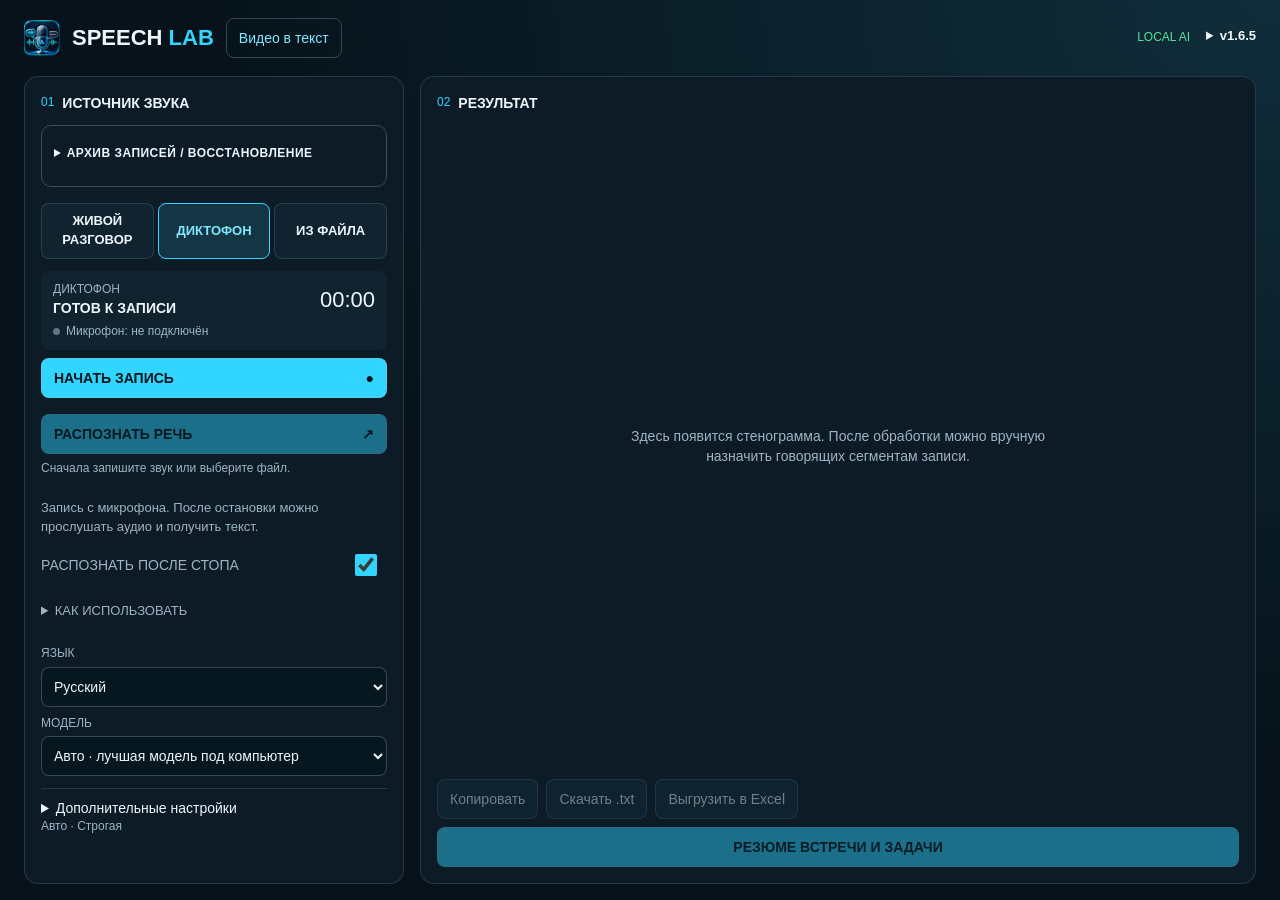
==== commit d928c713: "feat: load offline meeting summaries after transcription UI" ====
--- a/index.html
+++ b/index.html
@@ -332,6 +332,8 @@
 
 </main>
 <div aria-live="polite" class="toast" id="toast" role="status"></div>
-<script defer="" src="./app.js?build=compact-20261111-01"></script>
-<script defer="" src="./compact.js?build=compact-20261111-01"></script></body>
+<script defer="" src="./app.js?build=meeting-folders-20261111-01"></script>
+<script defer="" src="./compact.js?build=compact-20261111-01"></script>
+<script defer src="./meeting-analysis.js?build=meeting-summary-20261124-01"></script>
+<script defer src="./meeting-ui.js?build=meeting-summary-20261124-01"></script></body>
 </html>
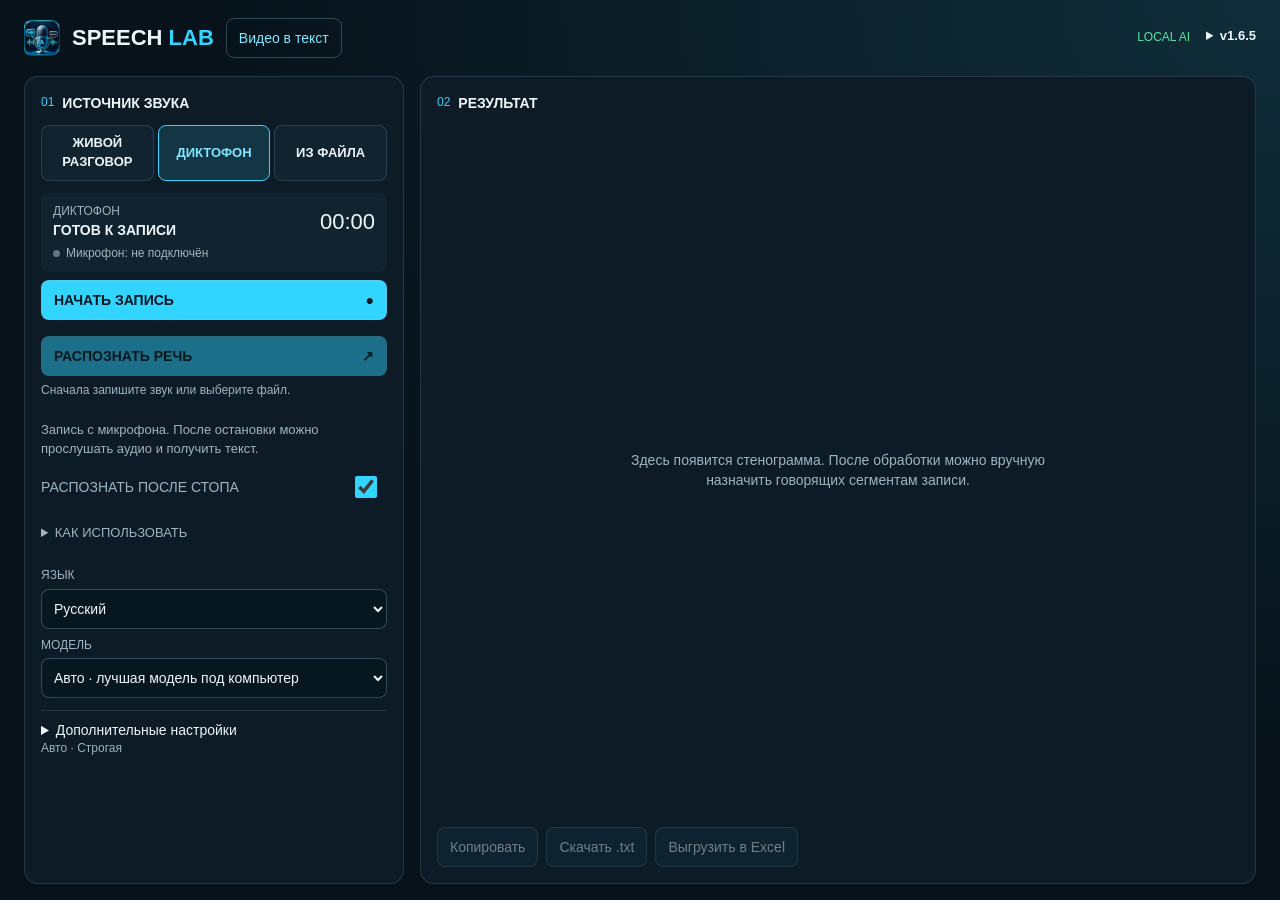
==== commit 9aa549f9: "fix: invalidate cached meeting scripts" ====
--- a/index.html
+++ b/index.html
@@ -332,8 +332,8 @@
 
 </main>
 <div aria-live="polite" class="toast" id="toast" role="status"></div>
-<script defer="" src="./app.js?build=meeting-folders-20261111-01"></script>
+<script defer="" src="./app.js?build=meeting-summary-20261124-02"></script>
 <script defer="" src="./compact.js?build=compact-20261111-01"></script>
-<script defer src="./meeting-analysis.js?build=meeting-summary-20261124-01"></script>
-<script defer src="./meeting-ui.js?build=meeting-summary-20261124-01"></script></body>
+<script defer src="./meeting-analysis.js?build=meeting-summary-20261124-02"></script>
+<script defer src="./meeting-ui.js?build=meeting-summary-20261124-02"></script></body>
 </html>
